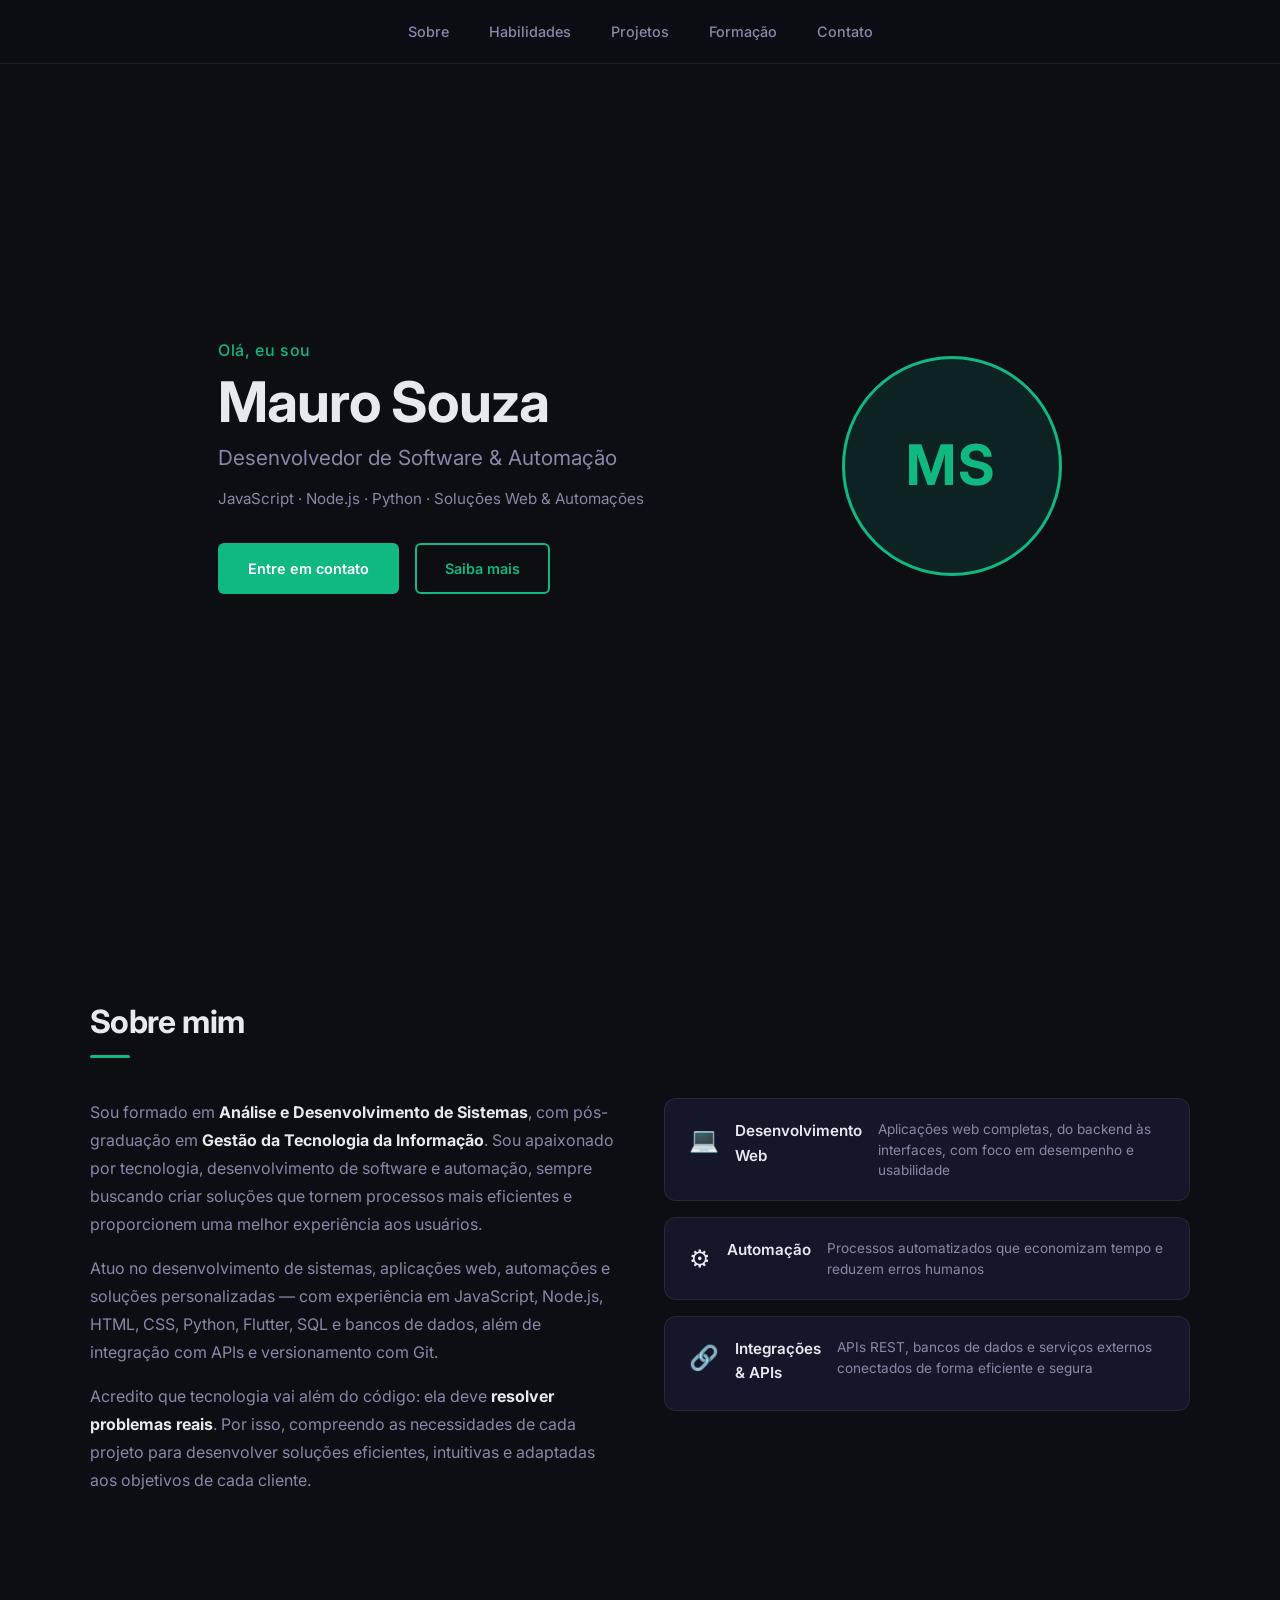
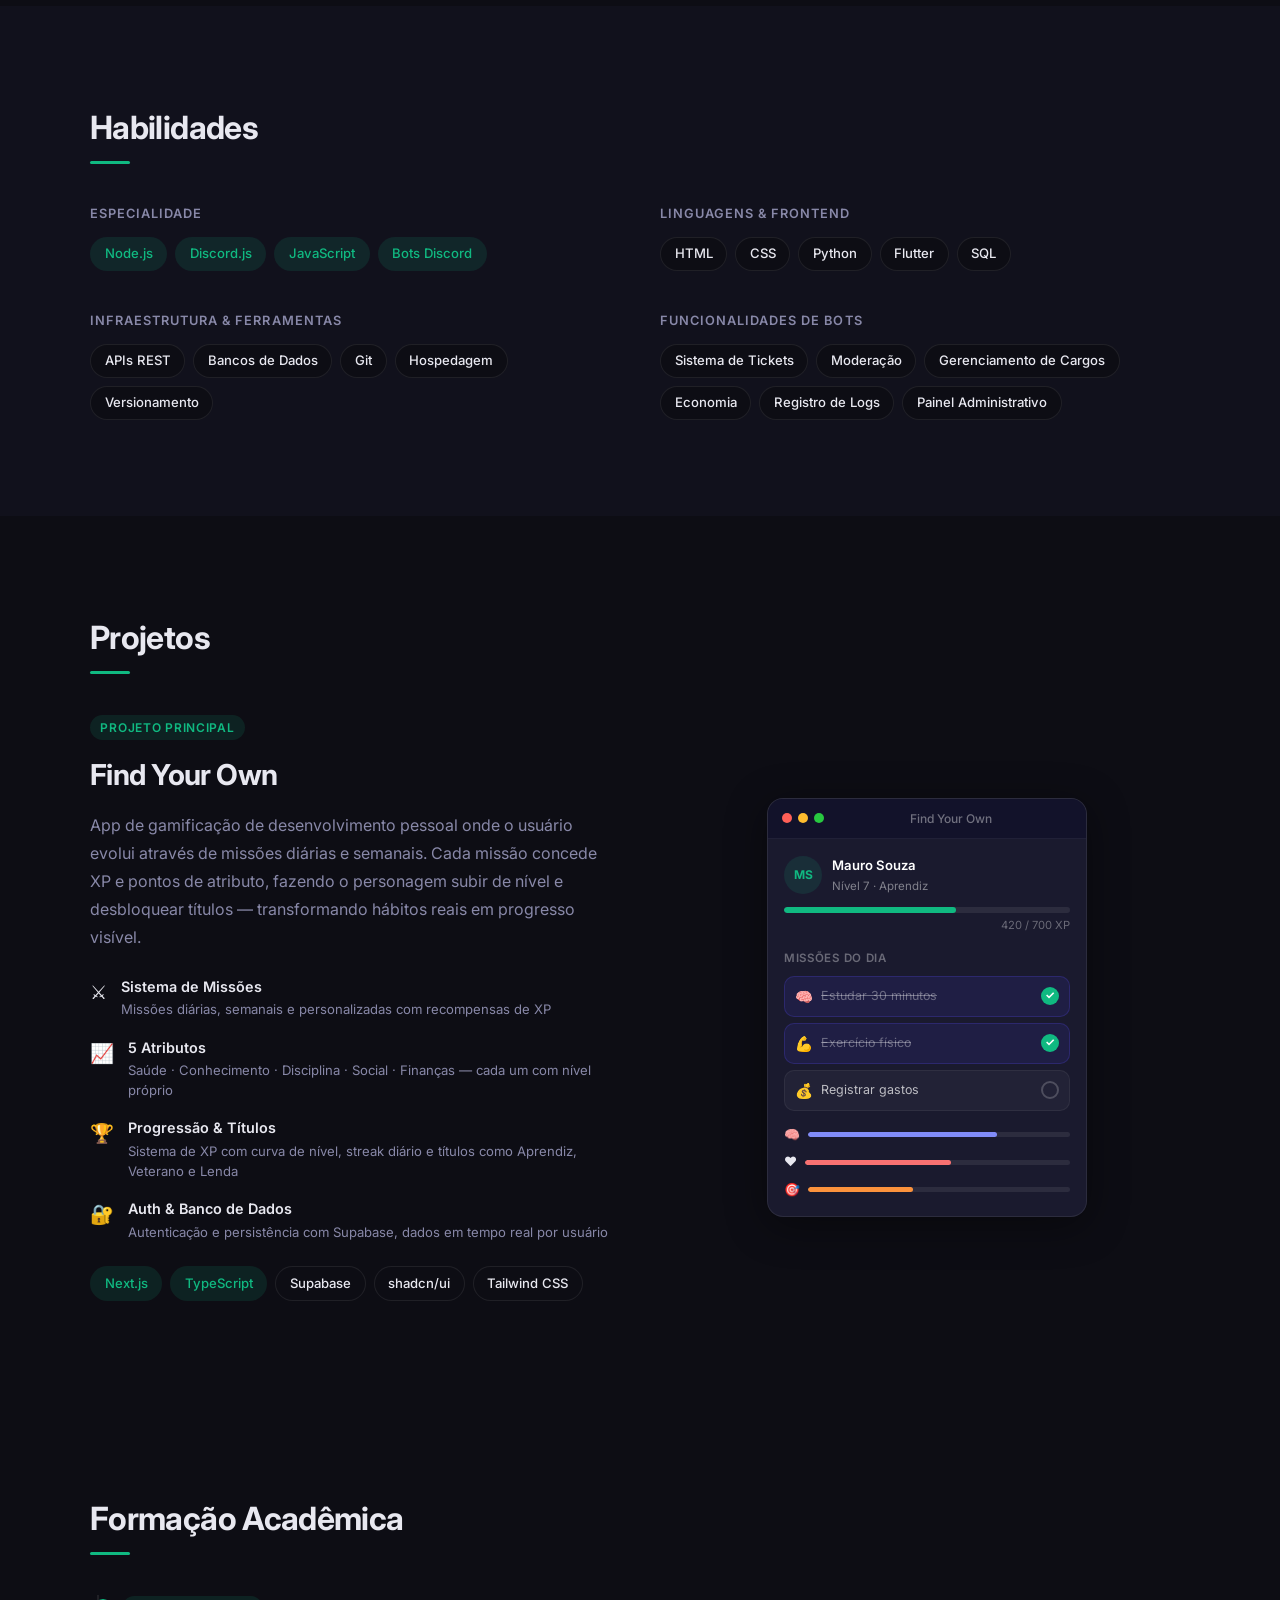
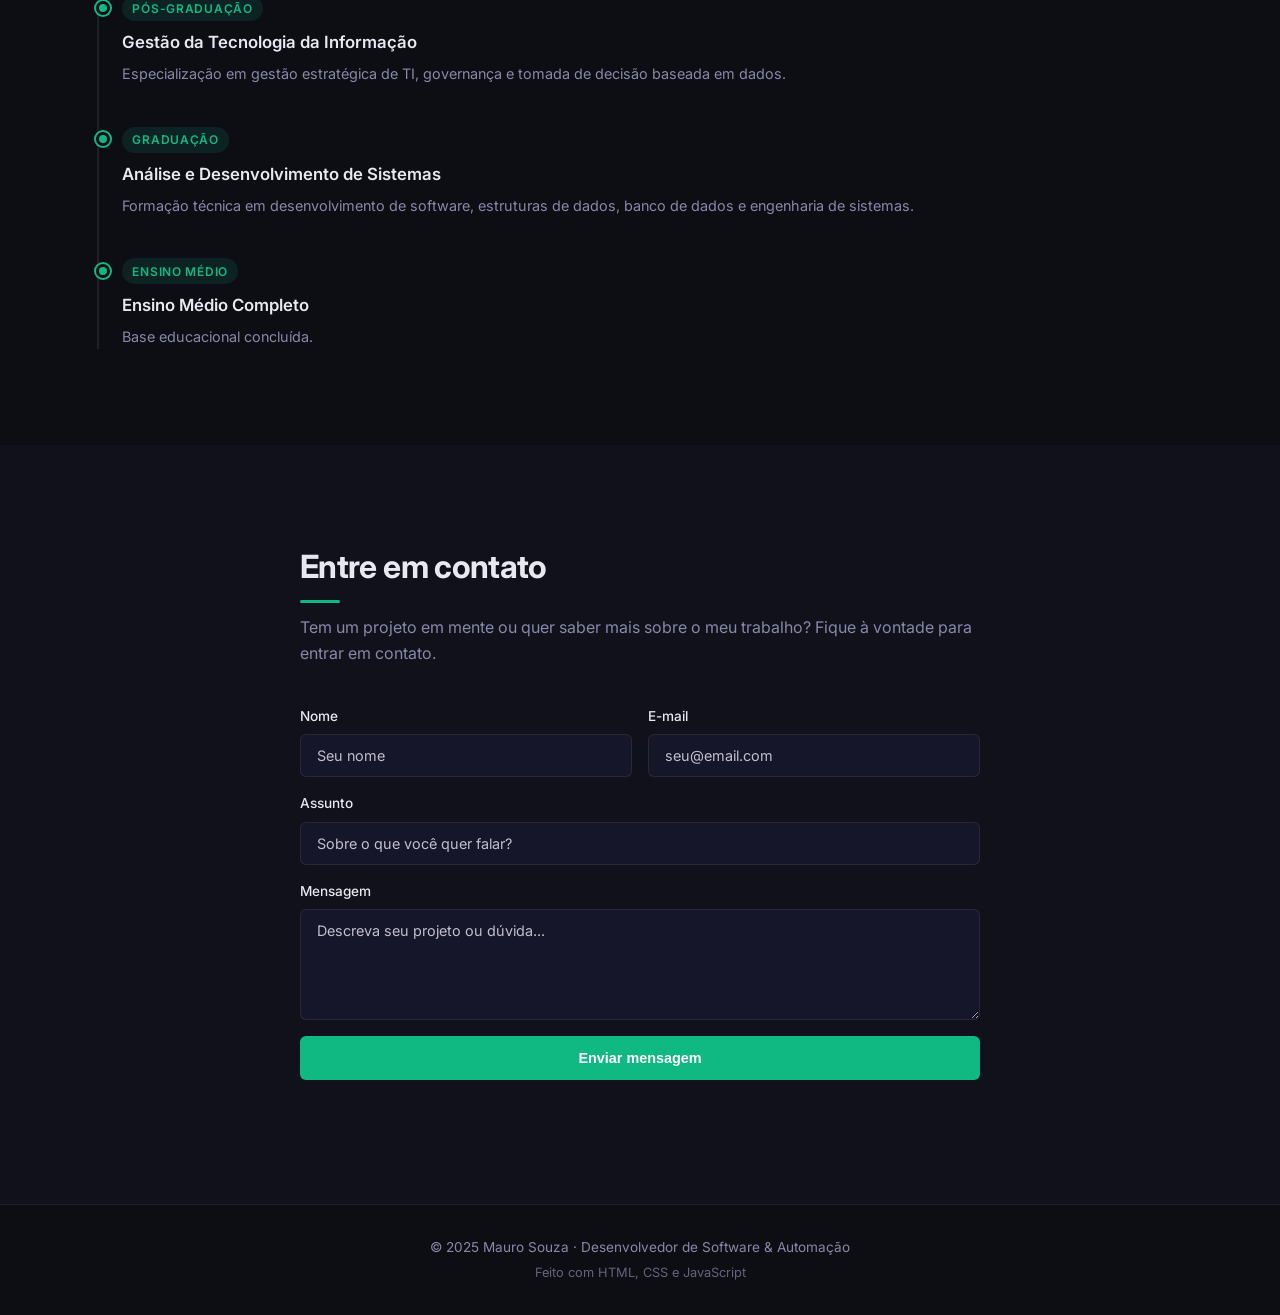
==== index.html @ 95259836 "primeiro commit" ====
<!DOCTYPE html>
<html lang="pt-BR">
<head>
  <meta charset="UTF-8" />
  <meta name="viewport" content="width=device-width, initial-scale=1.0" />
  <title>Mauro Souza — Desenvolvedor</title>
  <link rel="preconnect" href="https://fonts.googleapis.com" />
  <link rel="preconnect" href="https://fonts.gstatic.com" crossorigin />
  <link href="https://fonts.googleapis.com/css2?family=Inter:wght@300;400;500;600;700&display=swap" rel="stylesheet" />
  <link rel="stylesheet" href="style.css" />
</head>
<body>

  <!-- NAV -->
  <header class="nav">
    <span class="nav-logo">MS</span>
    <nav class="nav-links">
      <a href="#sobre">Sobre</a>
      <a href="#habilidades">Habilidades</a>
      <a href="#projetos">Projetos</a>
      <a href="#formacao">Formação</a>
      <a href="#contato">Contato</a>
    </nav>
    <button class="nav-toggle" aria-label="Menu">&#9776;</button>
  </header>

  <main>

    <!-- HERO -->
    <section class="hero" id="inicio">
      <div class="hero-content">
        <p class="hero-greeting">Olá, eu sou</p>
        <h1 class="hero-name">Mauro Souza</h1>
        <h2 class="hero-title">Desenvolvedor de Software & Automação</h2>
        <p class="hero-sub">
          JavaScript · Node.js · Python · Soluções Web & Automações
        </p>
        <div class="hero-actions">
          <a href="#contato" class="btn btn-primary">Entre em contato</a>
          <a href="#sobre" class="btn btn-ghost">Saiba mais</a>
        </div>
      </div>
      <div class="hero-visual" aria-hidden="true">
        <div class="avatar-ring">
          <div class="avatar-initials">MS</div>
        </div>
      </div>
    </section>

    <!-- SOBRE -->
    <section class="section" id="sobre">
      <div class="container">
        <h2 class="section-title">Sobre mim</h2>
        <div class="about-grid">
          <div class="about-text">
            <p>
              Sou formado em <strong>Análise e Desenvolvimento de Sistemas</strong>, com pós-graduação em
              <strong>Gestão da Tecnologia da Informação</strong>. Sou apaixonado por tecnologia,
              desenvolvimento de software e automação, sempre buscando criar soluções que tornem
              processos mais eficientes e proporcionem uma melhor experiência aos usuários.
            </p>
            <p>
              Atuo no desenvolvimento de sistemas, aplicações web, automações e soluções personalizadas —
              com experiência em JavaScript, Node.js, HTML, CSS, Python, Flutter, SQL e bancos de dados,
              além de integração com APIs e versionamento com Git.
            </p>
            <p>
              Acredito que tecnologia vai além do código: ela deve <strong>resolver problemas reais</strong>.
              Por isso, compreendo as necessidades de cada projeto para desenvolver soluções
              eficientes, intuitivas e adaptadas aos objetivos de cada cliente.
            </p>
          </div>
          <div class="about-highlights">
            <div class="highlight-card">
              <span class="highlight-icon">💻</span>
              <h3>Desenvolvimento Web</h3>
              <p>Aplicações web completas, do backend às interfaces, com foco em desempenho e usabilidade</p>
            </div>
            <div class="highlight-card">
              <span class="highlight-icon">⚙️</span>
              <h3>Automação</h3>
              <p>Processos automatizados que economizam tempo e reduzem erros humanos</p>
            </div>
            <div class="highlight-card">
              <span class="highlight-icon">🔗</span>
              <h3>Integrações & APIs</h3>
              <p>APIs REST, bancos de dados e serviços externos conectados de forma eficiente e segura</p>
            </div>
          </div>
        </div>
      </div>
    </section>

    <!-- HABILIDADES -->
    <section class="section section-alt" id="habilidades">
      <div class="container">
        <h2 class="section-title">Habilidades</h2>
        <div class="skills-groups">

          <div class="skill-group">
            <h3 class="skill-group-title">Especialidade</h3>
            <div class="skill-tags">
              <span class="tag tag-primary">Node.js</span>
              <span class="tag tag-primary">Discord.js</span>
              <span class="tag tag-primary">JavaScript</span>
              <span class="tag tag-primary">Bots Discord</span>
            </div>
          </div>

          <div class="skill-group">
            <h3 class="skill-group-title">Linguagens & Frontend</h3>
            <div class="skill-tags">
              <span class="tag">HTML</span>
              <span class="tag">CSS</span>
              <span class="tag">Python</span>
              <span class="tag">Flutter</span>
              <span class="tag">SQL</span>
            </div>
          </div>

          <div class="skill-group">
            <h3 class="skill-group-title">Infraestrutura & Ferramentas</h3>
            <div class="skill-tags">
              <span class="tag">APIs REST</span>
              <span class="tag">Bancos de Dados</span>
              <span class="tag">Git</span>
              <span class="tag">Hospedagem</span>
              <span class="tag">Versionamento</span>
            </div>
          </div>

          <div class="skill-group">
            <h3 class="skill-group-title">Funcionalidades de Bots</h3>
            <div class="skill-tags">
              <span class="tag">Sistema de Tickets</span>
              <span class="tag">Moderação</span>
              <span class="tag">Gerenciamento de Cargos</span>
              <span class="tag">Economia</span>
              <span class="tag">Registro de Logs</span>
              <span class="tag">Painel Administrativo</span>
            </div>
          </div>

        </div>
      </div>
    </section>

    <!-- PROJETOS -->
    <section class="section" id="projetos">
      <div class="container">
        <h2 class="section-title">Projetos</h2>
        <div class="project-featured">
          <div class="project-info">
            <span class="project-badge">Projeto Principal</span>
            <h3 class="project-name">Find Your Own</h3>
            <p class="project-desc">
              App de gamificação de desenvolvimento pessoal onde o usuário evolui através de missões diárias e semanais.
              Cada missão concede XP e pontos de atributo, fazendo o personagem subir de nível e desbloquear títulos —
              transformando hábitos reais em progresso visível.
            </p>
            <div class="project-features">
              <div class="project-feature">
                <span class="project-feature-icon">⚔️</span>
                <div>
                  <strong>Sistema de Missões</strong>
                  <p>Missões diárias, semanais e personalizadas com recompensas de XP</p>
                </div>
              </div>
              <div class="project-feature">
                <span class="project-feature-icon">📈</span>
                <div>
                  <strong>5 Atributos</strong>
                  <p>Saúde · Conhecimento · Disciplina · Social · Finanças — cada um com nível próprio</p>
                </div>
              </div>
              <div class="project-feature">
                <span class="project-feature-icon">🏆</span>
                <div>
                  <strong>Progressão & Títulos</strong>
                  <p>Sistema de XP com curva de nível, streak diário e títulos como Aprendiz, Veterano e Lenda</p>
                </div>
              </div>
              <div class="project-feature">
                <span class="project-feature-icon">🔐</span>
                <div>
                  <strong>Auth & Banco de Dados</strong>
                  <p>Autenticação e persistência com Supabase, dados em tempo real por usuário</p>
                </div>
              </div>
            </div>
            <div class="project-stack">
              <span class="tag tag-primary">Next.js</span>
              <span class="tag tag-primary">TypeScript</span>
              <span class="tag">Supabase</span>
              <span class="tag">shadcn/ui</span>
              <span class="tag">Tailwind CSS</span>
            </div>
          </div>
          <div class="project-preview" aria-hidden="true">
            <div class="app-mockup">
              <div class="mockup-header">
                <span class="mockup-dot red"></span>
                <span class="mockup-dot yellow"></span>
                <span class="mockup-dot green"></span>
                <span class="mockup-title">Find Your Own</span>
              </div>
              <div class="mockup-body">
                <div class="mockup-profile">
                  <div class="mockup-avatar">MS</div>
                  <div>
                    <div class="mockup-name">Mauro Souza</div>
                    <div class="mockup-level">Nível 7 · Aprendiz</div>
                  </div>
                </div>
                <div class="mockup-xp-bar">
                  <div class="mockup-xp-fill"></div>
                </div>
                <div class="mockup-xp-label">420 / 700 XP</div>
                <div class="mockup-section-title">Missões do dia</div>
                <div class="mockup-mission done">
                  <span class="mockup-mission-icon">🧠</span>
                  <span class="mockup-mission-text">Estudar 30 minutos</span>
                  <span class="mockup-check">✓</span>
                </div>
                <div class="mockup-mission done">
                  <span class="mockup-mission-icon">💪</span>
                  <span class="mockup-mission-text">Exercício físico</span>
                  <span class="mockup-check">✓</span>
                </div>
                <div class="mockup-mission">
                  <span class="mockup-mission-icon">💰</span>
                  <span class="mockup-mission-text">Registrar gastos</span>
                  <span class="mockup-check-empty"></span>
                </div>
                <div class="mockup-attrs">
                  <div class="mockup-attr">
                    <span>🧠</span>
                    <div class="mockup-attr-bar"><div class="mockup-attr-fill knowledge"></div></div>
                  </div>
                  <div class="mockup-attr">
                    <span>❤️</span>
                    <div class="mockup-attr-bar"><div class="mockup-attr-fill health"></div></div>
                  </div>
                  <div class="mockup-attr">
                    <span>🎯</span>
                    <div class="mockup-attr-bar"><div class="mockup-attr-fill discipline"></div></div>
                  </div>
                </div>
              </div>
            </div>
          </div>
        </div>
      </div>
    </section>

    <!-- FORMAÇÃO -->
    <section class="section" id="formacao">
      <div class="container">
        <h2 class="section-title">Formação Acadêmica</h2>
        <div class="timeline">
          <div class="timeline-item">
            <div class="timeline-dot"></div>
            <div class="timeline-body">
              <span class="timeline-badge">Pós-graduação</span>
              <h3>Gestão da Tecnologia da Informação</h3>
              <p>Especialização em gestão estratégica de TI, governança e tomada de decisão baseada em dados.</p>
            </div>
          </div>
          <div class="timeline-item">
            <div class="timeline-dot"></div>
            <div class="timeline-body">
              <span class="timeline-badge">Graduação</span>
              <h3>Análise e Desenvolvimento de Sistemas</h3>
              <p>Formação técnica em desenvolvimento de software, estruturas de dados, banco de dados e engenharia de sistemas.</p>
            </div>
          </div>
          <div class="timeline-item">
            <div class="timeline-dot"></div>
            <div class="timeline-body">
              <span class="timeline-badge">Ensino Médio</span>
              <h3>Ensino Médio Completo</h3>
              <p>Base educacional concluída.</p>
            </div>
          </div>
        </div>
      </div>
    </section>

    <!-- CONTATO -->
    <section class="section section-alt" id="contato">
      <div class="container container-narrow">
        <h2 class="section-title">Entre em contato</h2>
        <p class="section-sub">
          Tem um projeto em mente ou quer saber mais sobre o meu trabalho?
          Fique à vontade para entrar em contato.
        </p>
        <form class="contact-form" id="contactForm">
          <div class="form-row">
            <div class="form-group">
              <label for="name">Nome</label>
              <input type="text" id="name" name="name" placeholder="Seu nome" required />
            </div>
            <div class="form-group">
              <label for="email">E-mail</label>
              <input type="email" id="email" name="email" placeholder="seu@email.com" required />
            </div>
          </div>
          <div class="form-group">
            <label for="subject">Assunto</label>
            <input type="text" id="subject" name="subject" placeholder="Sobre o que você quer falar?" required />
          </div>
          <div class="form-group">
            <label for="message">Mensagem</label>
            <textarea id="message" name="message" rows="5" placeholder="Descreva seu projeto ou dúvida..." required></textarea>
          </div>
          <button type="submit" class="btn btn-primary btn-full">Enviar mensagem</button>
          <p class="form-note" id="formNote"></p>
        </form>
      </div>
    </section>

  </main>

  <!-- FOOTER -->
  <footer class="footer">
    <p>© 2025 Mauro Souza · Desenvolvedor de Software & Automação</p>
    <p class="footer-sub">Feito com HTML, CSS e JavaScript</p>
  </footer>

  <script src="script.js"></script>
</body>
</html>
---- style.css ----
/* ===== RESET & BASE ===== */
*, *::before, *::after { box-sizing: border-box; margin: 0; padding: 0; }

:root {
  --color-bg: #0d0d14;
  --color-bg-alt: #11111c;
  --color-text: #e8e8f0;
  --color-text-muted: #8888a8;
  --color-accent: #10b981;
  --color-accent-light: rgba(16,185,129,0.12);
  --color-accent-dark: #059669;
  --color-border: rgba(255,255,255,0.08);
  --color-card: #16162a;
  --font: 'Inter', system-ui, sans-serif;
  --radius: 12px;
  --radius-sm: 6px;
  --shadow: 0 4px 24px rgba(0,0,0,0.4);
  --transition: 0.2s ease;
}

html { scroll-behavior: smooth; font-size: 16px; }

body {
  font-family: var(--font);
  background: var(--color-bg);
  color: var(--color-text);
  line-height: 1.6;
  -webkit-font-smoothing: antialiased;
}

/* ===== NAV ===== */
.nav {
  position: fixed;
  top: 0; left: 0; right: 0;
  z-index: 100;
  display: flex;
  align-items: center;
  justify-content: center;
  padding: 0 2rem;
  height: 64px;
  background: rgba(13,13,20,0.85);
  backdrop-filter: blur(16px);
  border-bottom: 1px solid var(--color-border);
}

.nav-logo {
  display: none;
}

.nav-links {
  display: flex;
  gap: 2.5rem;
}

.nav-links a {
  text-decoration: none;
  color: var(--color-text-muted);
  font-size: 0.9rem;
  font-weight: 500;
  transition: color var(--transition);
  position: relative;
}

.nav-links a::after {
  content: '';
  position: absolute;
  bottom: -4px; left: 0; right: 0;
  height: 2px;
  background: var(--color-accent);
  border-radius: 2px;
  transform: scaleX(0);
  transition: transform var(--transition);
}

.nav-links a:hover { color: var(--color-text); }
.nav-links a:hover::after { transform: scaleX(1); }
.nav-links a.active { color: var(--color-accent); }
.nav-links a.active::after { transform: scaleX(1); }

.nav-toggle {
  display: none;
  position: absolute;
  right: 1.5rem;
  background: none;
  border: none;
  font-size: 1.4rem;
  cursor: pointer;
  color: var(--color-text);
}

/* ===== HERO ===== */
.hero {
  min-height: 100vh;
  display: flex;
  align-items: center;
  justify-content: center;
  gap: 4rem;
  padding: 6rem 2rem 4rem;
  max-width: 1100px;
  margin: 0 auto;
}

.hero-content { flex: 1; max-width: 560px; }

.hero-greeting {
  font-size: 1rem;
  color: var(--color-accent);
  font-weight: 500;
  letter-spacing: 0.04em;
  margin-bottom: 0.5rem;
}

.hero-name {
  font-size: clamp(2.4rem, 5vw, 3.5rem);
  font-weight: 700;
  line-height: 1.1;
  letter-spacing: -0.02em;
  margin-bottom: 0.5rem;
}

.hero-title {
  font-size: clamp(1rem, 2.5vw, 1.3rem);
  font-weight: 400;
  color: var(--color-text-muted);
  margin-bottom: 0.75rem;
}

.hero-sub {
  font-size: 0.95rem;
  color: var(--color-text-muted);
  margin-bottom: 2rem;
}

.hero-actions { display: flex; gap: 1rem; flex-wrap: wrap; }

/* ===== BUTTONS ===== */
.btn {
  display: inline-flex;
  align-items: center;
  justify-content: center;
  padding: 0.75rem 1.75rem;
  border-radius: var(--radius-sm);
  font-size: 0.9rem;
  font-weight: 600;
  text-decoration: none;
  cursor: pointer;
  border: 2px solid transparent;
  transition: all var(--transition);
}

.btn-primary {
  background: var(--color-accent);
  color: #fff;
}

.btn-primary:hover {
  background: var(--color-accent-dark);
  transform: translateY(-1px);
  box-shadow: 0 4px 12px rgba(79,70,229,0.3);
}

.btn-ghost {
  background: transparent;
  color: var(--color-accent);
  border-color: var(--color-accent);
}

.btn-ghost:hover {
  background: var(--color-accent-light);
}

.btn-full { width: 100%; }

/* ===== HERO VISUAL ===== */
.hero-visual {
  display: flex;
  align-items: center;
  justify-content: center;
  flex-shrink: 0;
}

.avatar-ring {
  width: 220px;
  height: 220px;
  border-radius: 50%;
  border: 3px solid var(--color-accent);
  display: flex;
  align-items: center;
  justify-content: center;
  background: var(--color-accent-light);
  animation: pulse 3s ease-in-out infinite;
}

.avatar-initials {
  font-size: 3.5rem;
  font-weight: 700;
  color: var(--color-accent);
  letter-spacing: 0.05em;
}

@keyframes pulse {
  0%, 100% { box-shadow: 0 0 0 0 rgba(79,70,229,0.2); }
  50% { box-shadow: 0 0 0 16px rgba(79,70,229,0); }
}

/* ===== SECTIONS ===== */
.section { padding: 6rem 2rem; }
.section-alt { background: var(--color-bg-alt); }

.container {
  max-width: 1100px;
  margin: 0 auto;
}

.container-narrow {
  max-width: 680px;
  margin: 0 auto;
}

.section-title {
  font-size: clamp(1.6rem, 3vw, 2rem);
  font-weight: 700;
  letter-spacing: -0.02em;
  margin-bottom: 0.75rem;
}

.section-title::after {
  content: '';
  display: block;
  width: 40px;
  height: 3px;
  background: var(--color-accent);
  border-radius: 2px;
  margin-top: 0.5rem;
}

.section-sub {
  color: var(--color-text-muted);
  font-size: 1rem;
  margin-bottom: 2.5rem;
}

/* ===== ABOUT ===== */
.about-grid {
  display: grid;
  grid-template-columns: 1fr 1fr;
  gap: 3rem;
  margin-top: 2.5rem;
  align-items: start;
}

.about-text p {
  color: var(--color-text-muted);
  margin-bottom: 1rem;
  line-height: 1.75;
}

.about-text strong { color: var(--color-text); }

.about-highlights {
  display: flex;
  flex-direction: column;
  gap: 1rem;
}

.highlight-card {
  background: var(--color-card);
  border: 1px solid var(--color-border);
  border-radius: var(--radius);
  padding: 1.25rem 1.5rem;
  display: flex;
  gap: 1rem;
  align-items: flex-start;
  transition: box-shadow var(--transition), transform var(--transition);
}

.highlight-card:hover {
  box-shadow: var(--shadow);
  transform: translateY(-2px);
}

.highlight-icon {
  font-size: 1.5rem;
  flex-shrink: 0;
  margin-top: 2px;
}

.highlight-card h3 {
  font-size: 0.95rem;
  font-weight: 600;
  margin-bottom: 0.25rem;
}

.highlight-card p {
  font-size: 0.85rem;
  color: var(--color-text-muted);
  line-height: 1.5;
}

/* ===== SKILLS ===== */
.skills-groups {
  display: grid;
  grid-template-columns: 1fr 1fr;
  gap: 2.5rem;
  margin-top: 2.5rem;
}

.skill-group-title {
  font-size: 0.8rem;
  font-weight: 600;
  text-transform: uppercase;
  letter-spacing: 0.08em;
  color: var(--color-text-muted);
  margin-bottom: 0.75rem;
}

.skill-tags { display: flex; flex-wrap: wrap; gap: 0.5rem; }

.tag {
  display: inline-block;
  padding: 0.35rem 0.85rem;
  border-radius: 999px;
  font-size: 0.82rem;
  font-weight: 500;
  background: var(--color-bg);
  color: var(--color-text);
  border: 1px solid var(--color-border);
  transition: all var(--transition);
}

.tag:hover {
  border-color: var(--color-accent);
  color: var(--color-accent);
}

.tag-primary {
  background: var(--color-accent-light);
  color: var(--color-accent);
  border-color: transparent;
}

.tag-primary:hover {
  background: var(--color-accent);
  color: #fff;
  border-color: var(--color-accent);
}

/* ===== PROJECTS ===== */
.project-featured {
  display: grid;
  grid-template-columns: 1fr 1fr;
  gap: 3rem;
  margin-top: 2.5rem;
  align-items: center;
}

.project-badge {
  display: inline-block;
  font-size: 0.75rem;
  font-weight: 600;
  text-transform: uppercase;
  letter-spacing: 0.06em;
  color: var(--color-accent);
  background: var(--color-accent-light);
  padding: 0.2rem 0.65rem;
  border-radius: 999px;
  margin-bottom: 0.75rem;
}

.project-name {
  font-size: 1.8rem;
  font-weight: 700;
  letter-spacing: -0.02em;
  margin-bottom: 0.75rem;
}

.project-desc {
  color: var(--color-text-muted);
  line-height: 1.75;
  margin-bottom: 1.5rem;
}

.project-features {
  display: flex;
  flex-direction: column;
  gap: 1rem;
  margin-bottom: 1.5rem;
}

.project-feature {
  display: flex;
  gap: 0.85rem;
  align-items: flex-start;
}

.project-feature-icon { font-size: 1.2rem; flex-shrink: 0; margin-top: 2px; }

.project-feature strong {
  display: block;
  font-size: 0.9rem;
  font-weight: 600;
  margin-bottom: 0.15rem;
}

.project-feature p {
  font-size: 0.82rem;
  color: var(--color-text-muted);
  line-height: 1.5;
}

.project-stack { display: flex; flex-wrap: wrap; gap: 0.5rem; }

/* ===== APP MOCKUP ===== */
.project-preview {
  display: flex;
  justify-content: center;
}

.app-mockup {
  width: 100%;
  max-width: 320px;
  background: #1a1a2e;
  border-radius: 16px;
  overflow: hidden;
  box-shadow: 0 8px 40px rgba(0,0,0,0.4);
  border: 1px solid rgba(255,255,255,0.08);
}

.mockup-header {
  display: flex;
  align-items: center;
  gap: 6px;
  padding: 10px 14px;
  background: #12122a;
  border-bottom: 1px solid rgba(255,255,255,0.06);
}

.mockup-dot {
  width: 10px; height: 10px;
  border-radius: 50%;
}
.mockup-dot.red    { background: #ff5f57; }
.mockup-dot.yellow { background: #febc2e; }
.mockup-dot.green  { background: #28c840; }

.mockup-title {
  font-size: 0.75rem;
  color: rgba(255,255,255,0.4);
  margin-left: auto;
  margin-right: auto;
  font-weight: 500;
}

.mockup-body { padding: 16px; }

.mockup-profile {
  display: flex;
  align-items: center;
  gap: 10px;
  margin-bottom: 12px;
}

.mockup-avatar {
  width: 38px; height: 38px;
  border-radius: 50%;
  background: var(--color-accent-light);
  color: var(--color-accent);
  display: flex;
  align-items: center;
  justify-content: center;
  font-size: 0.75rem;
  font-weight: 700;
}

.mockup-name {
  font-size: 0.82rem;
  font-weight: 600;
  color: #fff;
}

.mockup-level {
  font-size: 0.72rem;
  color: rgba(255,255,255,0.45);
  margin-top: 1px;
}

.mockup-xp-bar {
  height: 6px;
  background: rgba(255,255,255,0.08);
  border-radius: 999px;
  overflow: hidden;
  margin-bottom: 4px;
}

.mockup-xp-fill {
  height: 100%;
  width: 60%;
  background: var(--color-accent);
  border-radius: 999px;
}

.mockup-xp-label {
  font-size: 0.7rem;
  color: rgba(255,255,255,0.35);
  text-align: right;
  margin-bottom: 14px;
}

.mockup-section-title {
  font-size: 0.72rem;
  font-weight: 600;
  text-transform: uppercase;
  letter-spacing: 0.06em;
  color: rgba(255,255,255,0.35);
  margin-bottom: 8px;
}

.mockup-mission {
  display: flex;
  align-items: center;
  gap: 8px;
  padding: 8px 10px;
  border-radius: 10px;
  margin-bottom: 6px;
  background: rgba(255,255,255,0.04);
  border: 1px solid rgba(255,255,255,0.06);
}

.mockup-mission.done {
  background: rgba(79,70,229,0.12);
  border-color: rgba(79,70,229,0.25);
}

.mockup-mission-icon { font-size: 0.9rem; }

.mockup-mission-text {
  flex: 1;
  font-size: 0.78rem;
  color: rgba(255,255,255,0.7);
}

.mockup-mission.done .mockup-mission-text {
  text-decoration: line-through;
  color: rgba(255,255,255,0.35);
}

.mockup-check {
  font-size: 0.7rem;
  width: 18px; height: 18px;
  border-radius: 50%;
  background: var(--color-accent);
  color: #fff;
  display: flex;
  align-items: center;
  justify-content: center;
  font-weight: 700;
}

.mockup-check-empty {
  width: 18px; height: 18px;
  border-radius: 50%;
  border: 2px solid rgba(255,255,255,0.2);
}

.mockup-attrs {
  margin-top: 14px;
  display: flex;
  flex-direction: column;
  gap: 7px;
}

.mockup-attr {
  display: flex;
  align-items: center;
  gap: 8px;
  font-size: 0.8rem;
}

.mockup-attr-bar {
  flex: 1;
  height: 5px;
  background: rgba(255,255,255,0.08);
  border-radius: 999px;
  overflow: hidden;
}

.mockup-attr-fill {
  height: 100%;
  border-radius: 999px;
}

.mockup-attr-fill.knowledge { width: 72%; background: #818cf8; }
.mockup-attr-fill.health    { width: 55%; background: #f87171; }
.mockup-attr-fill.discipline{ width: 40%; background: #fb923c; }

@media (max-width: 768px) {
  .project-featured { grid-template-columns: 1fr; }
  .project-preview { order: -1; }
  .app-mockup { max-width: 280px; }
}

/* ===== TIMELINE ===== */
.timeline {
  position: relative;
  margin-top: 2.5rem;
  padding-left: 2rem;
}

.timeline::before {
  content: '';
  position: absolute;
  left: 7px;
  top: 0; bottom: 0;
  width: 2px;
  background: var(--color-border);
}

.timeline-item {
  position: relative;
  margin-bottom: 2.5rem;
}

.timeline-item:last-child { margin-bottom: 0; }

.timeline-dot {
  position: absolute;
  left: -1.625rem;
  top: 6px;
  width: 14px;
  height: 14px;
  border-radius: 50%;
  background: var(--color-accent);
  border: 3px solid var(--color-bg);
  box-shadow: 0 0 0 2px var(--color-accent);
}

.timeline-badge {
  display: inline-block;
  font-size: 0.75rem;
  font-weight: 600;
  text-transform: uppercase;
  letter-spacing: 0.06em;
  color: var(--color-accent);
  background: var(--color-accent-light);
  padding: 0.2rem 0.65rem;
  border-radius: 999px;
  margin-bottom: 0.5rem;
}

.timeline-body h3 {
  font-size: 1.05rem;
  font-weight: 600;
  margin-bottom: 0.4rem;
}

.timeline-body p {
  font-size: 0.9rem;
  color: var(--color-text-muted);
  line-height: 1.65;
}

/* ===== CONTACT FORM ===== */
.contact-form { margin-top: 2rem; }

.form-row {
  display: grid;
  grid-template-columns: 1fr 1fr;
  gap: 1rem;
}

.form-group {
  display: flex;
  flex-direction: column;
  margin-bottom: 1rem;
}

.form-group label {
  font-size: 0.85rem;
  font-weight: 500;
  margin-bottom: 0.4rem;
  color: var(--color-text);
}

.form-group input,
.form-group textarea {
  font-family: var(--font);
  font-size: 0.9rem;
  padding: 0.75rem 1rem;
  border: 1.5px solid var(--color-border);
  border-radius: var(--radius-sm);
  background: var(--color-card);
  color: var(--color-text);
  transition: border-color var(--transition), box-shadow var(--transition);
  resize: vertical;
  outline: none;
}

.form-group input:focus,
.form-group textarea:focus {
  border-color: var(--color-accent);
  box-shadow: 0 0 0 3px rgba(79,70,229,0.1);
}

.form-group input::placeholder,
.form-group textarea::placeholder {
  color: #c0c0cc;
}

.form-note {
  text-align: center;
  margin-top: 0.75rem;
  font-size: 0.85rem;
  color: var(--color-accent);
  min-height: 1.2em;
}

/* ===== FOOTER ===== */
.footer {
  text-align: center;
  padding: 2rem;
  border-top: 1px solid var(--color-border);
  font-size: 0.85rem;
  color: var(--color-text-muted);
}

.footer-sub {
  margin-top: 0.25rem;
  font-size: 0.8rem;
  opacity: 0.7;
}

/* ===== RESPONSIVE ===== */
@media (max-width: 768px) {
  .nav-logo { display: block; }
  .nav { justify-content: space-between; }
  .nav-links { display: none; }
  .nav-links.open {
    display: flex;
    flex-direction: column;
    position: absolute;
    top: 64px; left: 0; right: 0;
    background: var(--color-bg-alt);
    padding: 1rem 2rem;
    border-bottom: 1px solid var(--color-border);
    gap: 1rem;
  }
  .nav-toggle { display: block; }
  .nav-toggle { display: block; }

  .hero {
    flex-direction: column-reverse;
    text-align: center;
    gap: 2.5rem;
    padding-top: 7rem;
  }

  .hero-actions { justify-content: center; }
  .avatar-ring { width: 140px; height: 140px; }
  .avatar-initials { font-size: 2.2rem; }

  .about-grid { grid-template-columns: 1fr; gap: 2rem; }
  .skills-groups { grid-template-columns: 1fr; gap: 2rem; }
  .form-row { grid-template-columns: 1fr; }
}
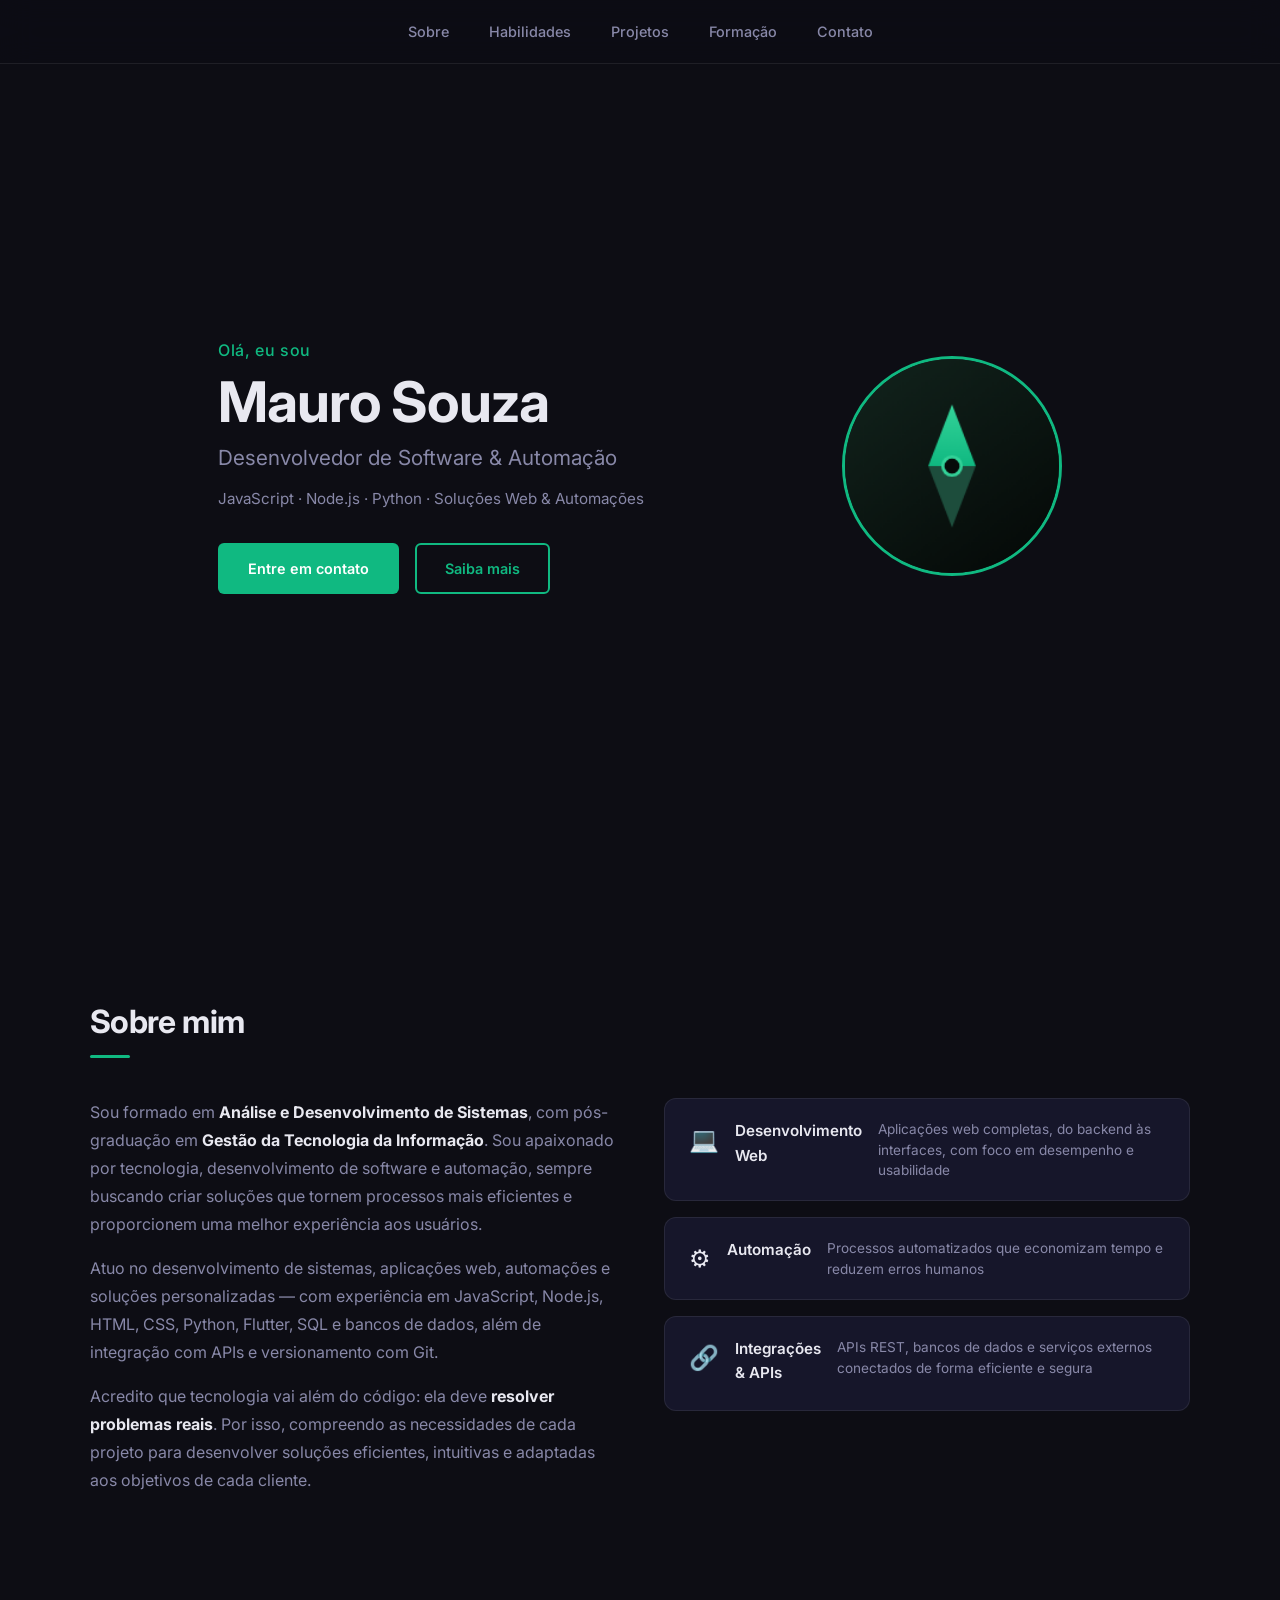
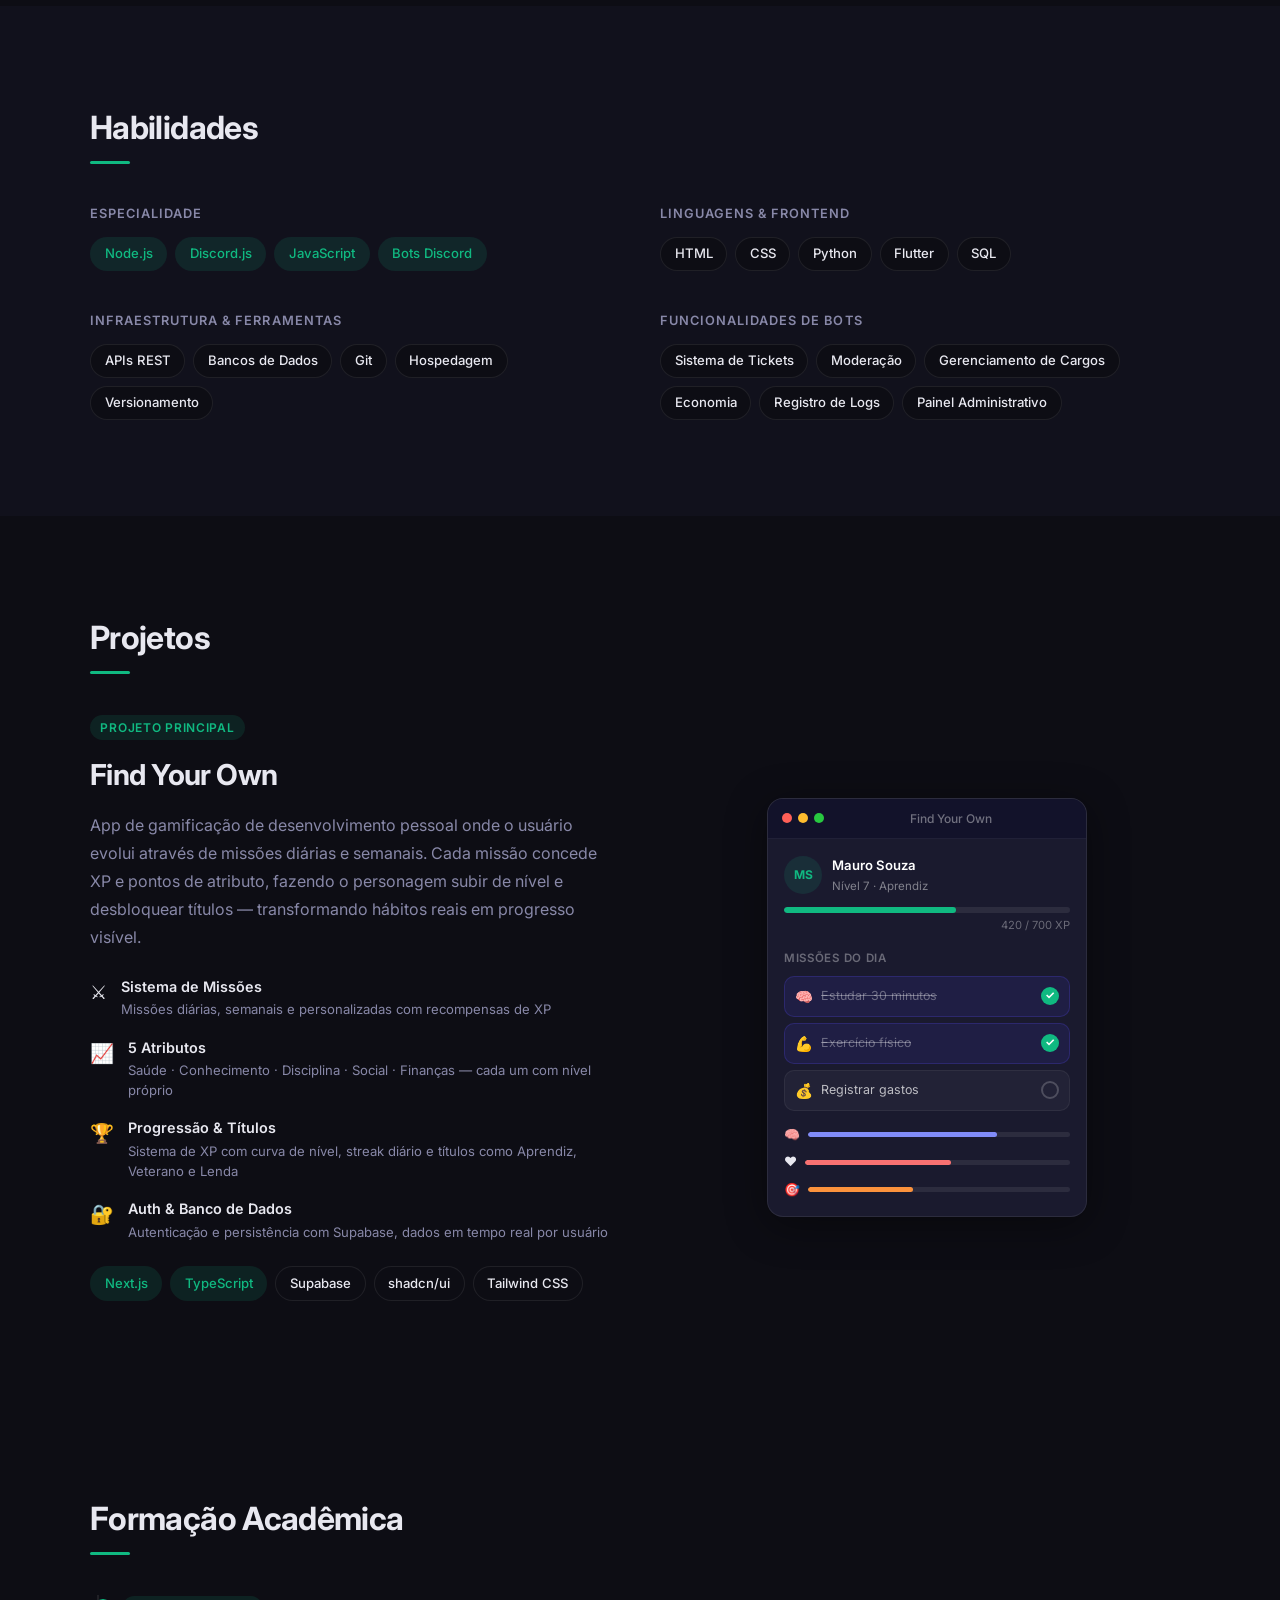
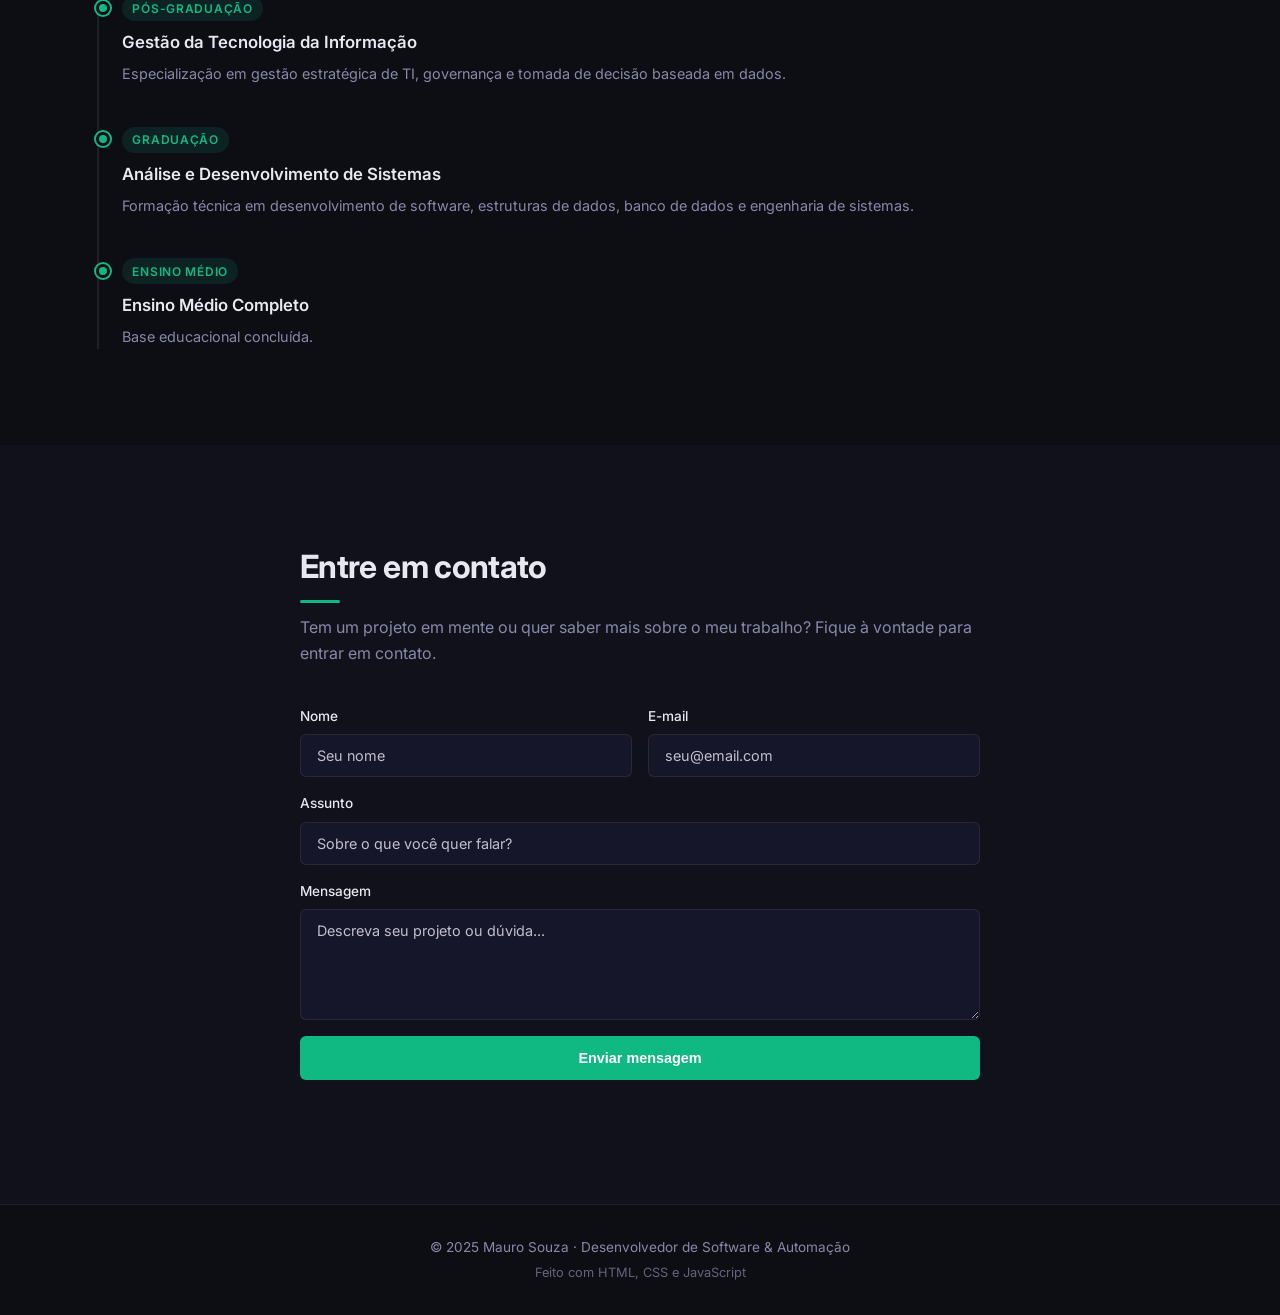
==== commit 7c237994: "adiciona foto e tema escuro esmeralda" ====
--- a/index.html
+++ b/index.html
@@ -7,6 +7,7 @@
   <link rel="preconnect" href="https://fonts.googleapis.com" />
   <link rel="preconnect" href="https://fonts.gstatic.com" crossorigin />
   <link href="https://fonts.googleapis.com/css2?family=Inter:wght@300;400;500;600;700&display=swap" rel="stylesheet" />
+  <link rel="icon" type="image/png" href="Fotos/find-your-own-primary-180.png" />
   <link rel="stylesheet" href="style.css" />
 </head>
 <body>
@@ -42,7 +43,7 @@
       </div>
       <div class="hero-visual" aria-hidden="true">
         <div class="avatar-ring">
-          <div class="avatar-initials">MS</div>
+          <img src="Fotos/find-your-own-primary-180.png" alt="Mauro Souza" class="avatar-photo" />
         </div>
       </div>
     </section>
--- a/style.css
+++ b/style.css
@@ -196,6 +196,13 @@
   font-weight: 700;
   color: var(--color-accent);
   letter-spacing: 0.05em;
+}
+
+.avatar-photo {
+  width: 100%;
+  height: 100%;
+  object-fit: cover;
+  border-radius: 50%;
 }
 
 @keyframes pulse {
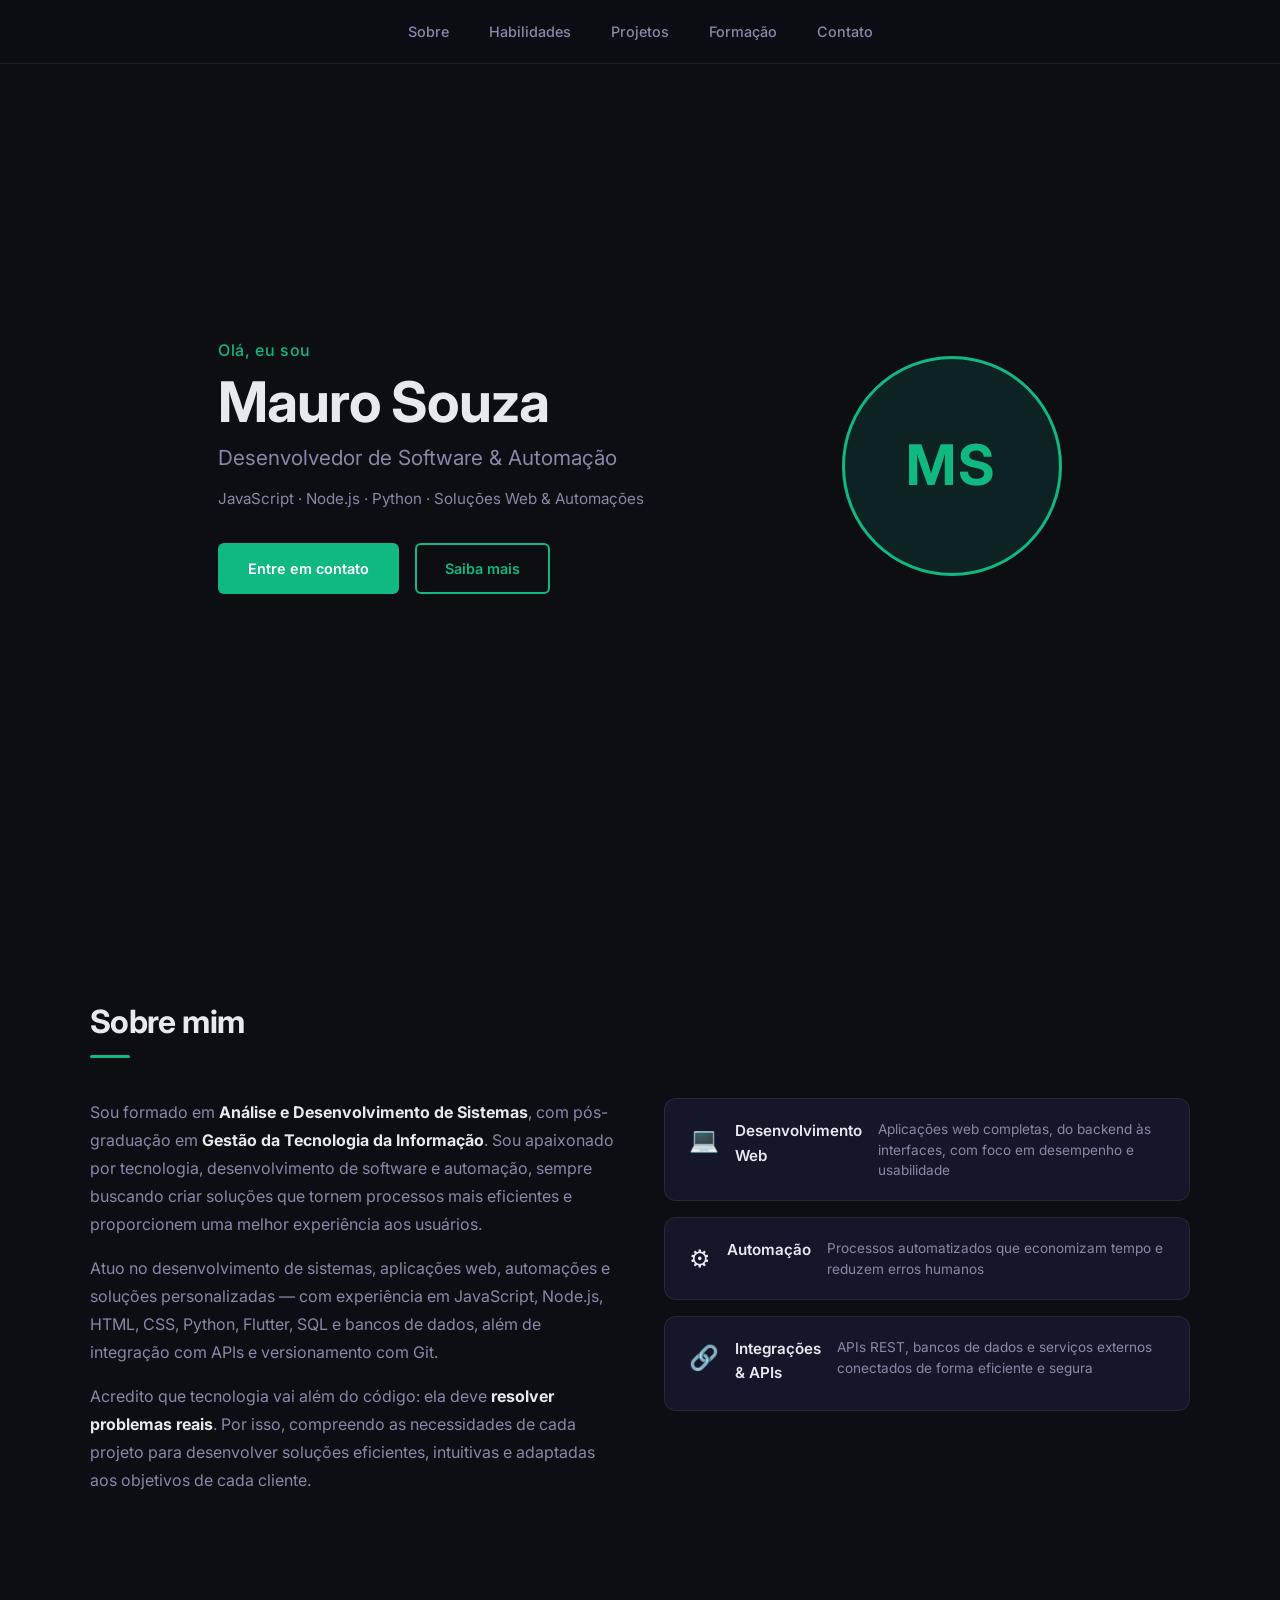
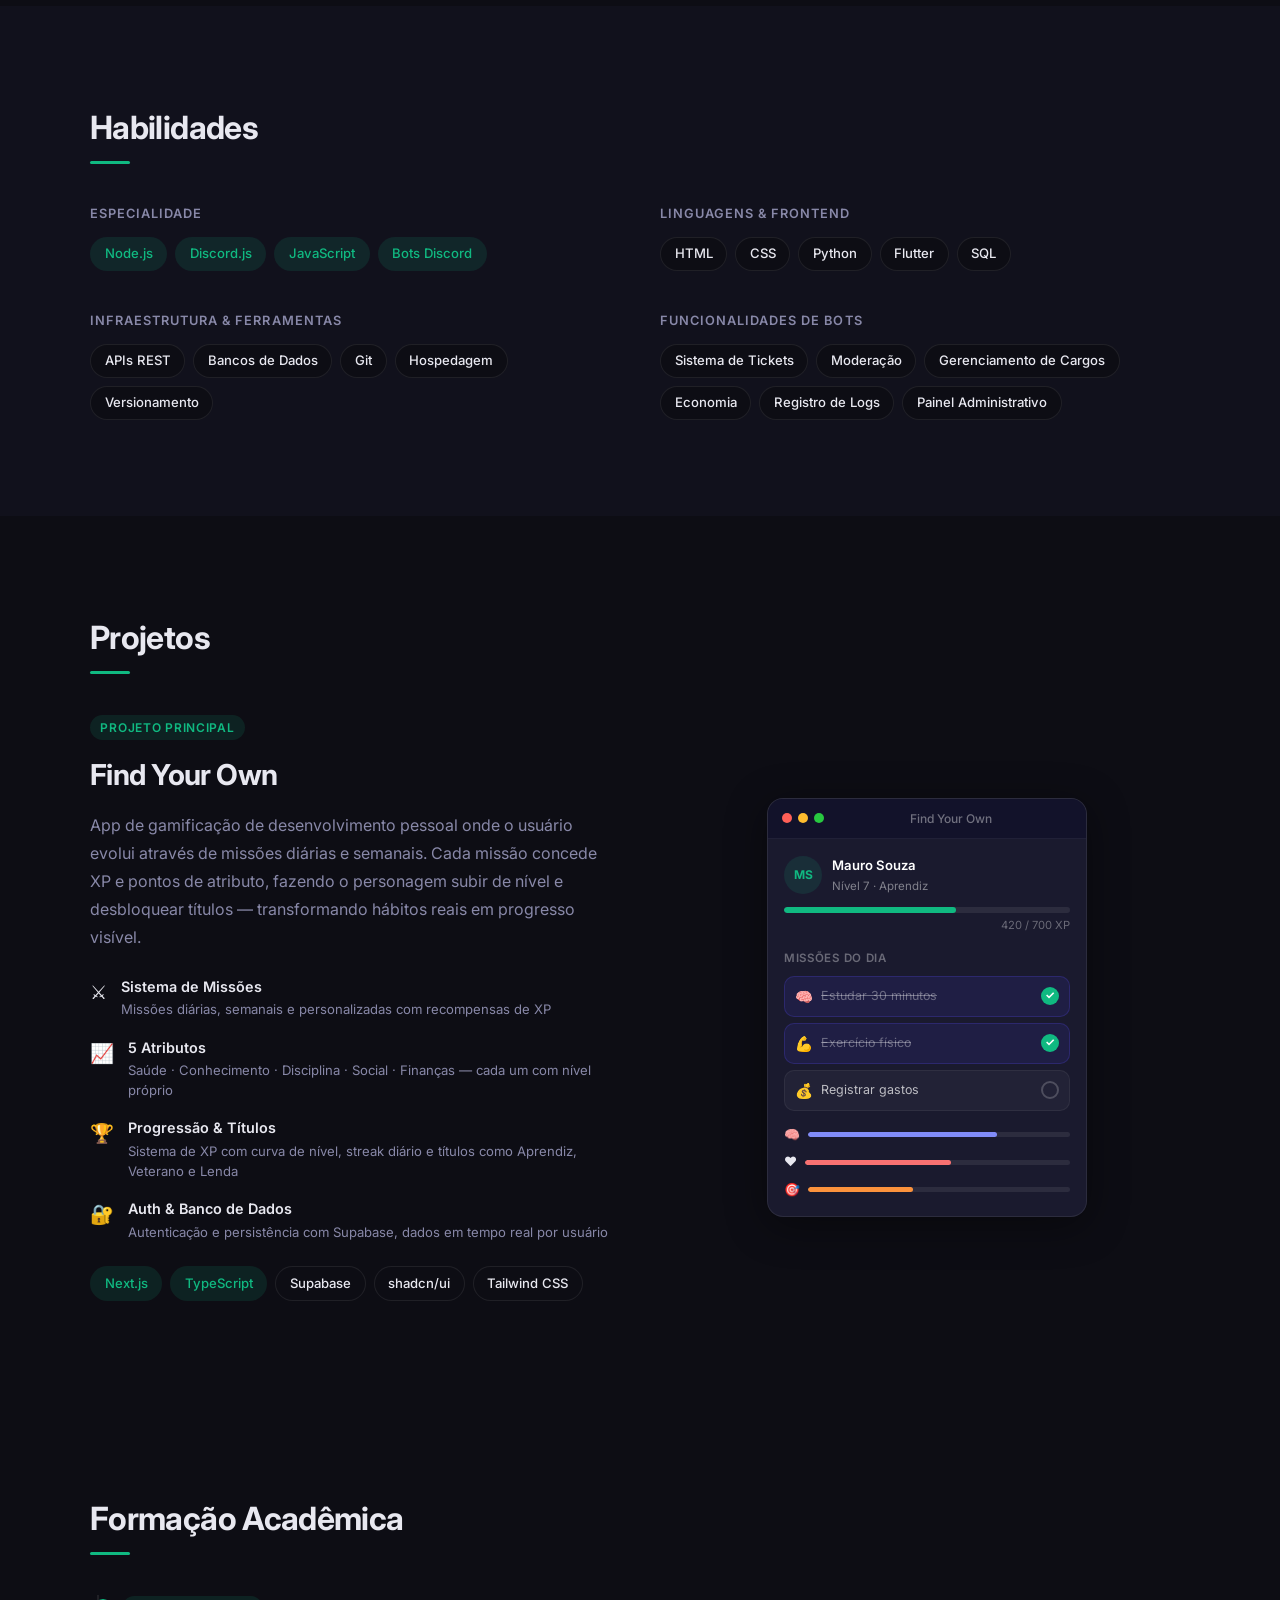
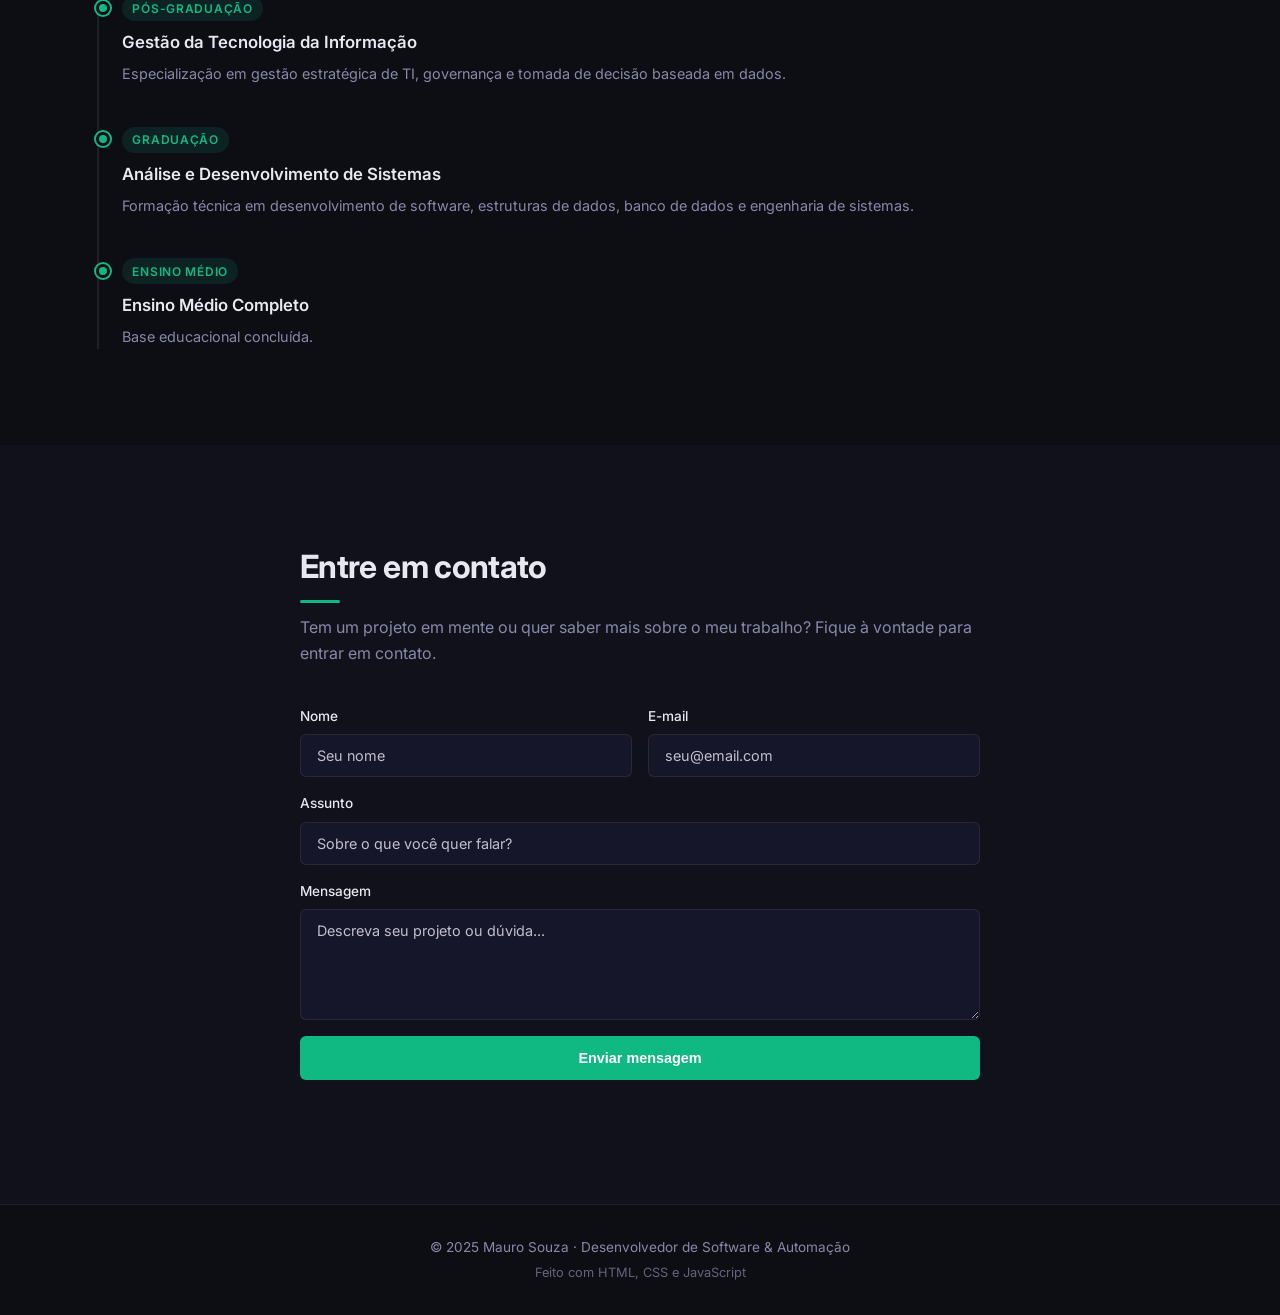
==== commit c42b2aa0: "MS" ====
--- a/index.html
+++ b/index.html
@@ -43,7 +43,7 @@
       </div>
       <div class="hero-visual" aria-hidden="true">
         <div class="avatar-ring">
-          <img src="Fotos/find-your-own-primary-180.png" alt="Mauro Souza" class="avatar-photo" />
+          <div class="avatar-initials">MS</div>
         </div>
       </div>
     </section>
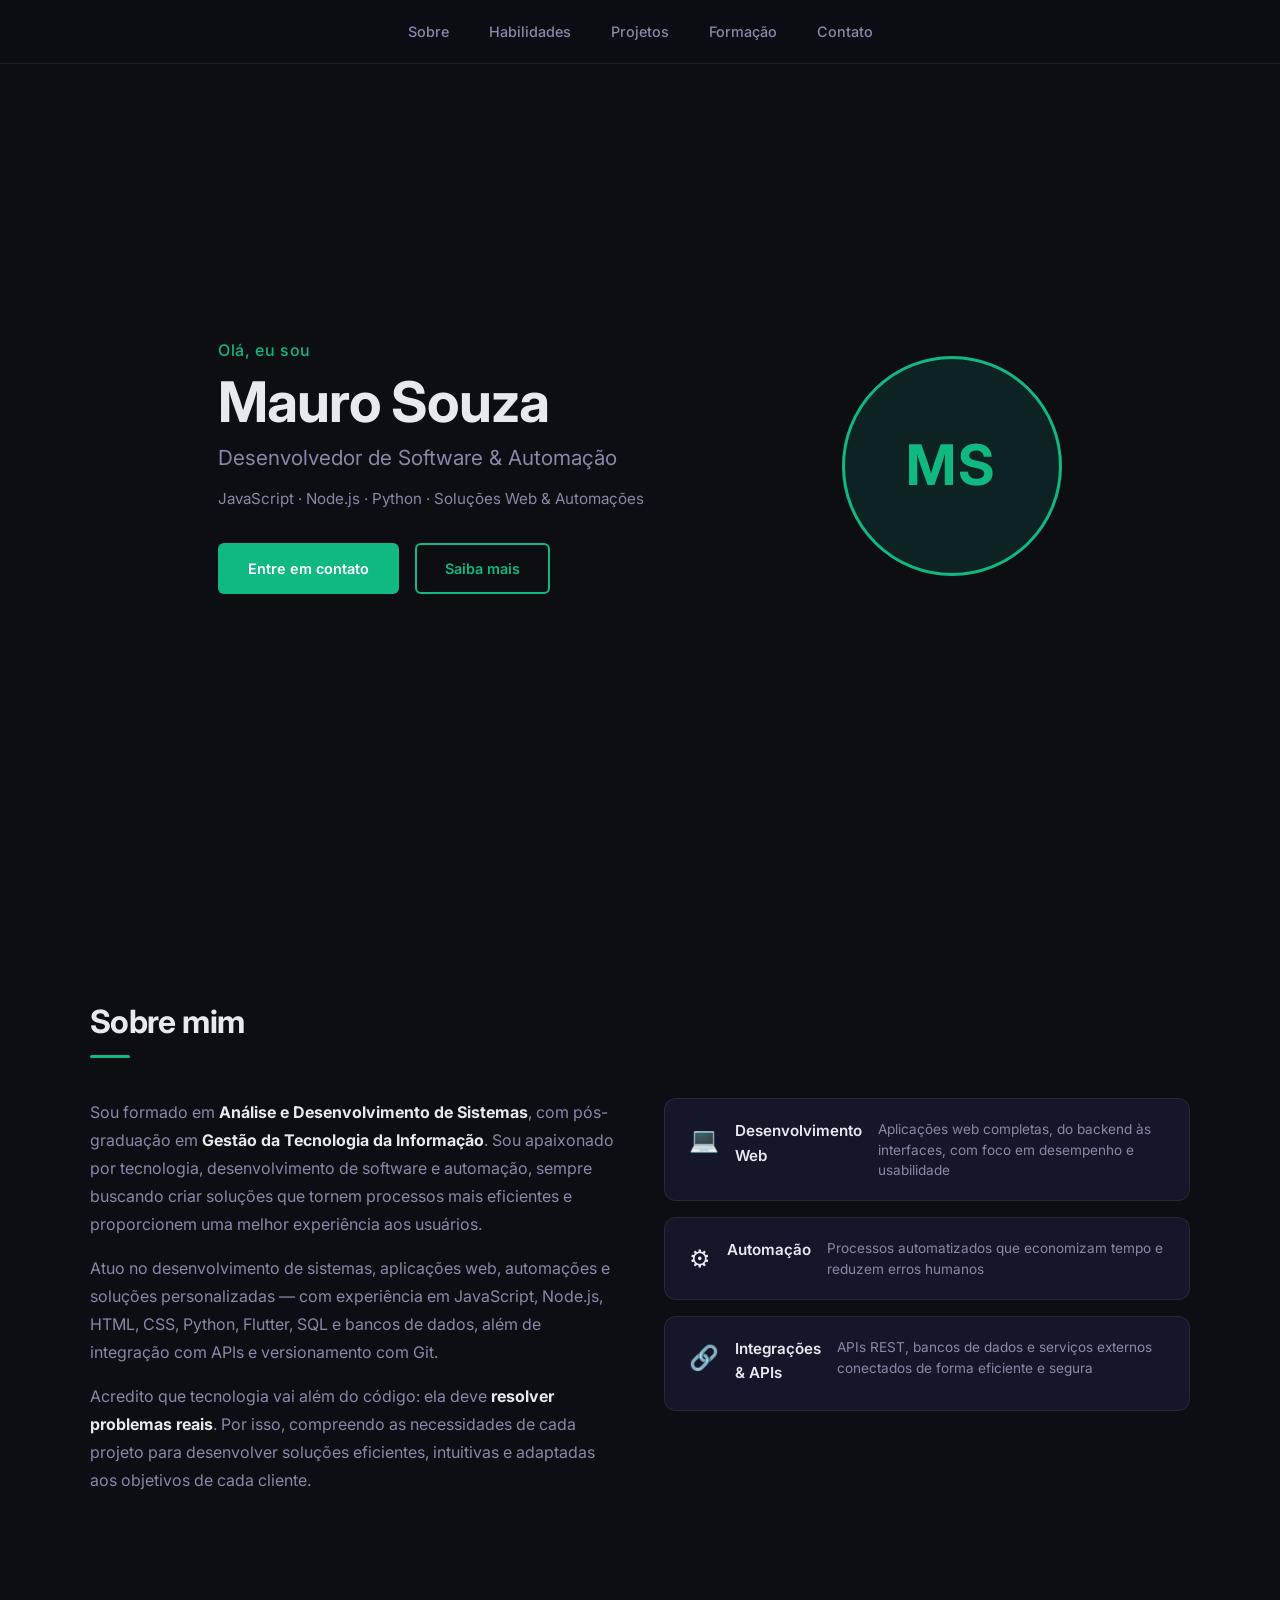
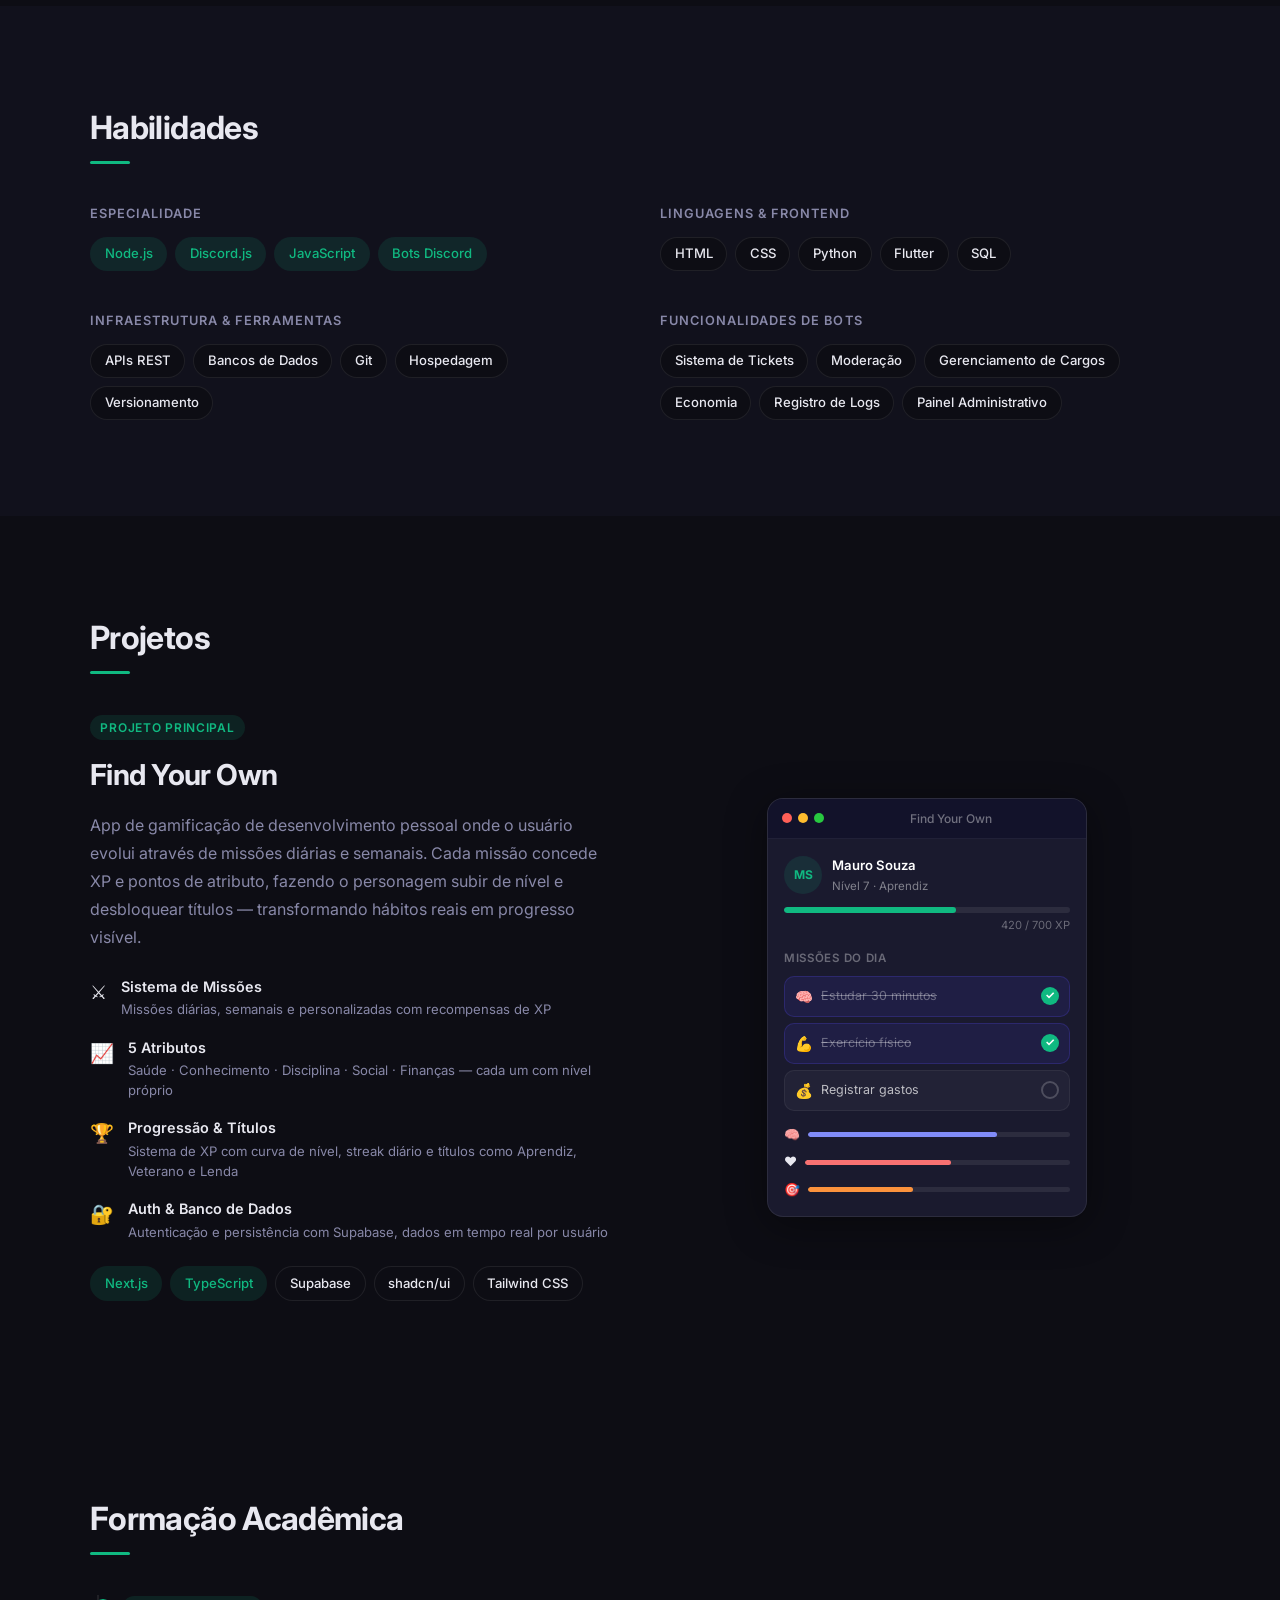
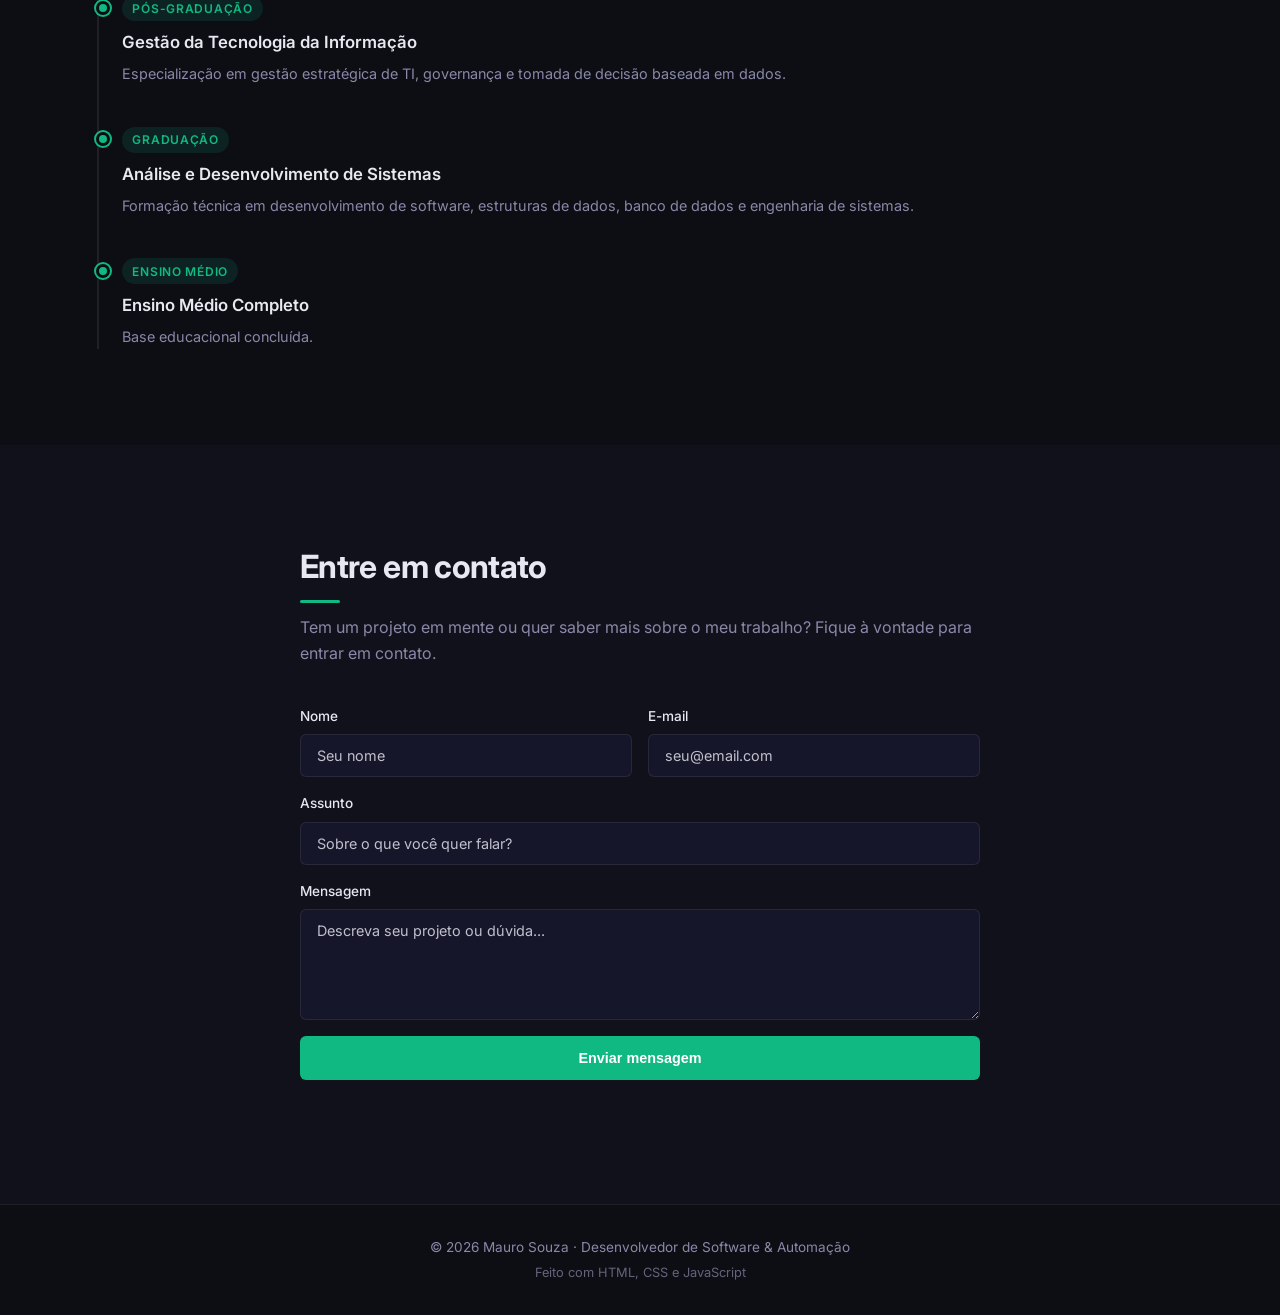
==== commit 76f8cd9e: "2026" ====
--- a/index.html
+++ b/index.html
@@ -324,7 +324,7 @@
 
   <!-- FOOTER -->
   <footer class="footer">
-    <p>© 2025 Mauro Souza · Desenvolvedor de Software & Automação</p>
+    <p>© 2026 Mauro Souza · Desenvolvedor de Software & Automação</p>
     <p class="footer-sub">Feito com HTML, CSS e JavaScript</p>
   </footer>
 
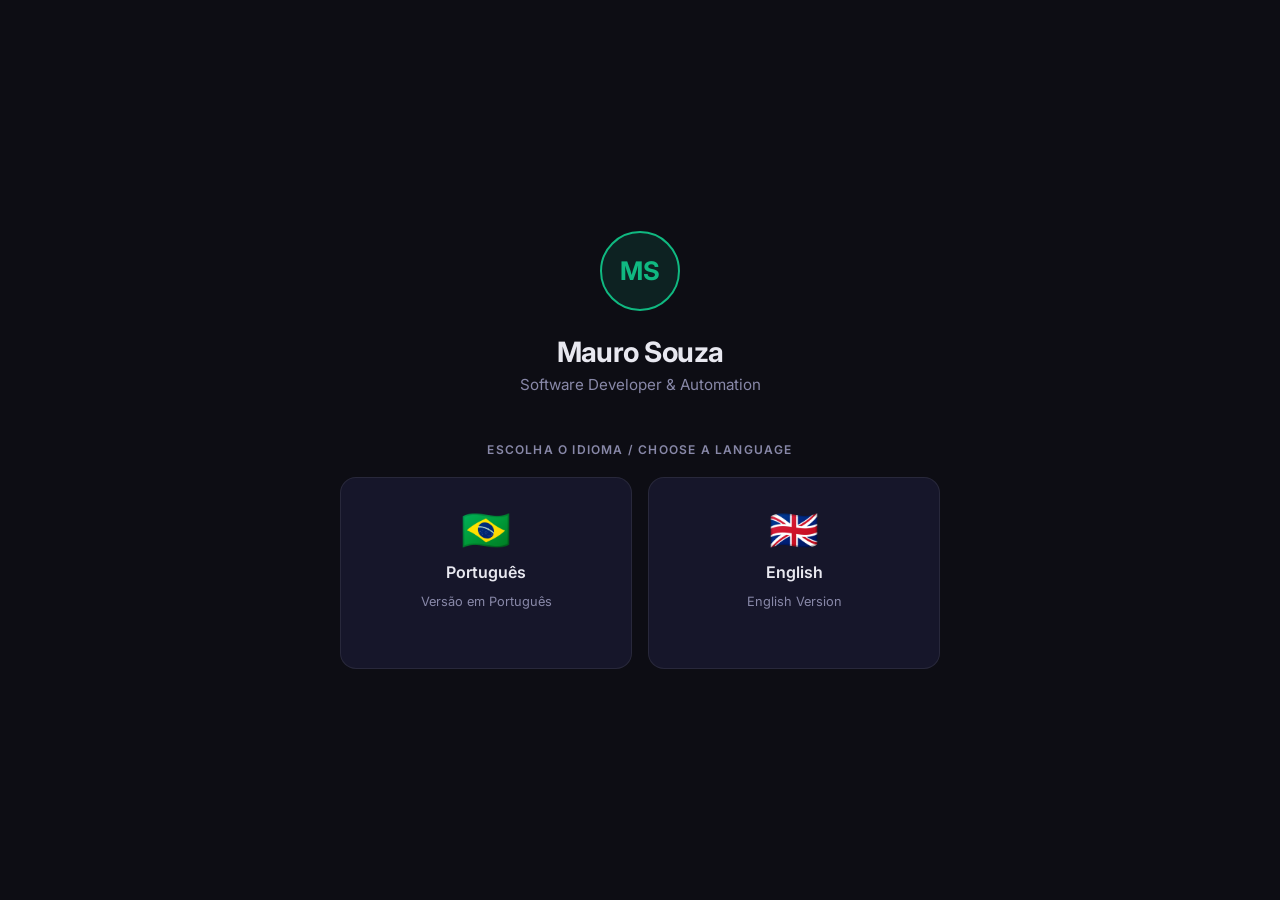
==== commit 4c0dbb31: "ent/ptbr" ====
--- a/index.html
+++ b/index.html
@@ -3,331 +3,157 @@
 <head>
   <meta charset="UTF-8" />
   <meta name="viewport" content="width=device-width, initial-scale=1.0" />
-  <title>Mauro Souza — Desenvolvedor</title>
+  <title>Mauro Souza — Portfolio</title>
   <link rel="preconnect" href="https://fonts.googleapis.com" />
   <link rel="preconnect" href="https://fonts.gstatic.com" crossorigin />
   <link href="https://fonts.googleapis.com/css2?family=Inter:wght@300;400;500;600;700&display=swap" rel="stylesheet" />
   <link rel="icon" type="image/png" href="Fotos/find-your-own-primary-180.png" />
-  <link rel="stylesheet" href="style.css" />
+  <style>
+    *, *::before, *::after { box-sizing: border-box; margin: 0; padding: 0; }
+
+    body {
+      font-family: 'Inter', system-ui, sans-serif;
+      background: #0d0d14;
+      color: #e8e8f0;
+      min-height: 100vh;
+      display: flex;
+      flex-direction: column;
+      align-items: center;
+      justify-content: center;
+      padding: 2rem;
+      -webkit-font-smoothing: antialiased;
+    }
+
+    .lang-wrapper {
+      text-align: center;
+      max-width: 600px;
+      width: 100%;
+    }
+
+    .lang-avatar {
+      width: 80px;
+      height: 80px;
+      border-radius: 50%;
+      background: rgba(16,185,129,0.12);
+      border: 2px solid #10b981;
+      display: flex;
+      align-items: center;
+      justify-content: center;
+      font-size: 1.6rem;
+      font-weight: 700;
+      color: #10b981;
+      margin: 0 auto 1.5rem;
+      animation: pulse 3s ease-in-out infinite;
+    }
+
+    @keyframes pulse {
+      0%, 100% { box-shadow: 0 0 0 0 rgba(16,185,129,0.2); }
+      50% { box-shadow: 0 0 0 14px rgba(16,185,129,0); }
+    }
+
+    .lang-name {
+      font-size: 1.75rem;
+      font-weight: 700;
+      letter-spacing: -0.02em;
+      margin-bottom: 0.4rem;
+    }
+
+    .lang-title {
+      font-size: 0.95rem;
+      color: #8888a8;
+      margin-bottom: 3rem;
+    }
+
+    .lang-label {
+      font-size: 0.75rem;
+      font-weight: 600;
+      text-transform: uppercase;
+      letter-spacing: 0.1em;
+      color: #8888a8;
+      margin-bottom: 1.25rem;
+    }
+
+    .lang-cards {
+      display: grid;
+      grid-template-columns: 1fr 1fr;
+      gap: 1rem;
+    }
+
+    .lang-card {
+      display: flex;
+      flex-direction: column;
+      align-items: center;
+      gap: 0.75rem;
+      padding: 2rem 1.5rem;
+      background: #16162a;
+      border: 1.5px solid rgba(255,255,255,0.08);
+      border-radius: 16px;
+      text-decoration: none;
+      color: inherit;
+      cursor: pointer;
+      transition: all 0.2s ease;
+    }
+
+    .lang-card:hover {
+      border-color: #10b981;
+      background: rgba(16,185,129,0.06);
+      transform: translateY(-3px);
+      box-shadow: 0 8px 32px rgba(16,185,129,0.15);
+    }
+
+    .lang-flag {
+      font-size: 2.5rem;
+      line-height: 1;
+    }
+
+    .lang-card-name {
+      font-size: 1rem;
+      font-weight: 600;
+    }
+
+    .lang-card-sub {
+      font-size: 0.8rem;
+      color: #8888a8;
+    }
+
+    .lang-card-arrow {
+      font-size: 0.8rem;
+      color: #10b981;
+      opacity: 0;
+      transition: opacity 0.2s;
+    }
+
+    .lang-card:hover .lang-card-arrow {
+      opacity: 1;
+    }
+
+    @media (max-width: 420px) {
+      .lang-cards { grid-template-columns: 1fr; }
+    }
+  </style>
 </head>
 <body>
+  <div class="lang-wrapper">
+    <div class="lang-avatar">MS</div>
+    <h1 class="lang-name">Mauro Souza</h1>
+    <p class="lang-title">Software Developer & Automation</p>
 
-  <!-- NAV -->
-  <header class="nav">
-    <span class="nav-logo">MS</span>
-    <nav class="nav-links">
-      <a href="#sobre">Sobre</a>
-      <a href="#habilidades">Habilidades</a>
-      <a href="#projetos">Projetos</a>
-      <a href="#formacao">Formação</a>
-      <a href="#contato">Contato</a>
-    </nav>
-    <button class="nav-toggle" aria-label="Menu">&#9776;</button>
-  </header>
+    <p class="lang-label">Escolha o idioma / Choose a language</p>
 
-  <main>
-
-    <!-- HERO -->
-    <section class="hero" id="inicio">
-      <div class="hero-content">
-        <p class="hero-greeting">Olá, eu sou</p>
-        <h1 class="hero-name">Mauro Souza</h1>
-        <h2 class="hero-title">Desenvolvedor de Software & Automação</h2>
-        <p class="hero-sub">
-          JavaScript · Node.js · Python · Soluções Web & Automações
-        </p>
-        <div class="hero-actions">
-          <a href="#contato" class="btn btn-primary">Entre em contato</a>
-          <a href="#sobre" class="btn btn-ghost">Saiba mais</a>
-        </div>
-      </div>
-      <div class="hero-visual" aria-hidden="true">
-        <div class="avatar-ring">
-          <div class="avatar-initials">MS</div>
-        </div>
-      </div>
-    </section>
-
-    <!-- SOBRE -->
-    <section class="section" id="sobre">
-      <div class="container">
-        <h2 class="section-title">Sobre mim</h2>
-        <div class="about-grid">
-          <div class="about-text">
-            <p>
-              Sou formado em <strong>Análise e Desenvolvimento de Sistemas</strong>, com pós-graduação em
-              <strong>Gestão da Tecnologia da Informação</strong>. Sou apaixonado por tecnologia,
-              desenvolvimento de software e automação, sempre buscando criar soluções que tornem
-              processos mais eficientes e proporcionem uma melhor experiência aos usuários.
-            </p>
-            <p>
-              Atuo no desenvolvimento de sistemas, aplicações web, automações e soluções personalizadas —
-              com experiência em JavaScript, Node.js, HTML, CSS, Python, Flutter, SQL e bancos de dados,
-              além de integração com APIs e versionamento com Git.
-            </p>
-            <p>
-              Acredito que tecnologia vai além do código: ela deve <strong>resolver problemas reais</strong>.
-              Por isso, compreendo as necessidades de cada projeto para desenvolver soluções
-              eficientes, intuitivas e adaptadas aos objetivos de cada cliente.
-            </p>
-          </div>
-          <div class="about-highlights">
-            <div class="highlight-card">
-              <span class="highlight-icon">💻</span>
-              <h3>Desenvolvimento Web</h3>
-              <p>Aplicações web completas, do backend às interfaces, com foco em desempenho e usabilidade</p>
-            </div>
-            <div class="highlight-card">
-              <span class="highlight-icon">⚙️</span>
-              <h3>Automação</h3>
-              <p>Processos automatizados que economizam tempo e reduzem erros humanos</p>
-            </div>
-            <div class="highlight-card">
-              <span class="highlight-icon">🔗</span>
-              <h3>Integrações & APIs</h3>
-              <p>APIs REST, bancos de dados e serviços externos conectados de forma eficiente e segura</p>
-            </div>
-          </div>
-        </div>
-      </div>
-    </section>
-
-    <!-- HABILIDADES -->
-    <section class="section section-alt" id="habilidades">
-      <div class="container">
-        <h2 class="section-title">Habilidades</h2>
-        <div class="skills-groups">
-
-          <div class="skill-group">
-            <h3 class="skill-group-title">Especialidade</h3>
-            <div class="skill-tags">
-              <span class="tag tag-primary">Node.js</span>
-              <span class="tag tag-primary">Discord.js</span>
-              <span class="tag tag-primary">JavaScript</span>
-              <span class="tag tag-primary">Bots Discord</span>
-            </div>
-          </div>
-
-          <div class="skill-group">
-            <h3 class="skill-group-title">Linguagens & Frontend</h3>
-            <div class="skill-tags">
-              <span class="tag">HTML</span>
-              <span class="tag">CSS</span>
-              <span class="tag">Python</span>
-              <span class="tag">Flutter</span>
-              <span class="tag">SQL</span>
-            </div>
-          </div>
-
-          <div class="skill-group">
-            <h3 class="skill-group-title">Infraestrutura & Ferramentas</h3>
-            <div class="skill-tags">
-              <span class="tag">APIs REST</span>
-              <span class="tag">Bancos de Dados</span>
-              <span class="tag">Git</span>
-              <span class="tag">Hospedagem</span>
-              <span class="tag">Versionamento</span>
-            </div>
-          </div>
-
-          <div class="skill-group">
-            <h3 class="skill-group-title">Funcionalidades de Bots</h3>
-            <div class="skill-tags">
-              <span class="tag">Sistema de Tickets</span>
-              <span class="tag">Moderação</span>
-              <span class="tag">Gerenciamento de Cargos</span>
-              <span class="tag">Economia</span>
-              <span class="tag">Registro de Logs</span>
-              <span class="tag">Painel Administrativo</span>
-            </div>
-          </div>
-
-        </div>
-      </div>
-    </section>
-
-    <!-- PROJETOS -->
-    <section class="section" id="projetos">
-      <div class="container">
-        <h2 class="section-title">Projetos</h2>
-        <div class="project-featured">
-          <div class="project-info">
-            <span class="project-badge">Projeto Principal</span>
-            <h3 class="project-name">Find Your Own</h3>
-            <p class="project-desc">
-              App de gamificação de desenvolvimento pessoal onde o usuário evolui através de missões diárias e semanais.
-              Cada missão concede XP e pontos de atributo, fazendo o personagem subir de nível e desbloquear títulos —
-              transformando hábitos reais em progresso visível.
-            </p>
-            <div class="project-features">
-              <div class="project-feature">
-                <span class="project-feature-icon">⚔️</span>
-                <div>
-                  <strong>Sistema de Missões</strong>
-                  <p>Missões diárias, semanais e personalizadas com recompensas de XP</p>
-                </div>
-              </div>
-              <div class="project-feature">
-                <span class="project-feature-icon">📈</span>
-                <div>
-                  <strong>5 Atributos</strong>
-                  <p>Saúde · Conhecimento · Disciplina · Social · Finanças — cada um com nível próprio</p>
-                </div>
-              </div>
-              <div class="project-feature">
-                <span class="project-feature-icon">🏆</span>
-                <div>
-                  <strong>Progressão & Títulos</strong>
-                  <p>Sistema de XP com curva de nível, streak diário e títulos como Aprendiz, Veterano e Lenda</p>
-                </div>
-              </div>
-              <div class="project-feature">
-                <span class="project-feature-icon">🔐</span>
-                <div>
-                  <strong>Auth & Banco de Dados</strong>
-                  <p>Autenticação e persistência com Supabase, dados em tempo real por usuário</p>
-                </div>
-              </div>
-            </div>
-            <div class="project-stack">
-              <span class="tag tag-primary">Next.js</span>
-              <span class="tag tag-primary">TypeScript</span>
-              <span class="tag">Supabase</span>
-              <span class="tag">shadcn/ui</span>
-              <span class="tag">Tailwind CSS</span>
-            </div>
-          </div>
-          <div class="project-preview" aria-hidden="true">
-            <div class="app-mockup">
-              <div class="mockup-header">
-                <span class="mockup-dot red"></span>
-                <span class="mockup-dot yellow"></span>
-                <span class="mockup-dot green"></span>
-                <span class="mockup-title">Find Your Own</span>
-              </div>
-              <div class="mockup-body">
-                <div class="mockup-profile">
-                  <div class="mockup-avatar">MS</div>
-                  <div>
-                    <div class="mockup-name">Mauro Souza</div>
-                    <div class="mockup-level">Nível 7 · Aprendiz</div>
-                  </div>
-                </div>
-                <div class="mockup-xp-bar">
-                  <div class="mockup-xp-fill"></div>
-                </div>
-                <div class="mockup-xp-label">420 / 700 XP</div>
-                <div class="mockup-section-title">Missões do dia</div>
-                <div class="mockup-mission done">
-                  <span class="mockup-mission-icon">🧠</span>
-                  <span class="mockup-mission-text">Estudar 30 minutos</span>
-                  <span class="mockup-check">✓</span>
-                </div>
-                <div class="mockup-mission done">
-                  <span class="mockup-mission-icon">💪</span>
-                  <span class="mockup-mission-text">Exercício físico</span>
-                  <span class="mockup-check">✓</span>
-                </div>
-                <div class="mockup-mission">
-                  <span class="mockup-mission-icon">💰</span>
-                  <span class="mockup-mission-text">Registrar gastos</span>
-                  <span class="mockup-check-empty"></span>
-                </div>
-                <div class="mockup-attrs">
-                  <div class="mockup-attr">
-                    <span>🧠</span>
-                    <div class="mockup-attr-bar"><div class="mockup-attr-fill knowledge"></div></div>
-                  </div>
-                  <div class="mockup-attr">
-                    <span>❤️</span>
-                    <div class="mockup-attr-bar"><div class="mockup-attr-fill health"></div></div>
-                  </div>
-                  <div class="mockup-attr">
-                    <span>🎯</span>
-                    <div class="mockup-attr-bar"><div class="mockup-attr-fill discipline"></div></div>
-                  </div>
-                </div>
-              </div>
-            </div>
-          </div>
-        </div>
-      </div>
-    </section>
-
-    <!-- FORMAÇÃO -->
-    <section class="section" id="formacao">
-      <div class="container">
-        <h2 class="section-title">Formação Acadêmica</h2>
-        <div class="timeline">
-          <div class="timeline-item">
-            <div class="timeline-dot"></div>
-            <div class="timeline-body">
-              <span class="timeline-badge">Pós-graduação</span>
-              <h3>Gestão da Tecnologia da Informação</h3>
-              <p>Especialização em gestão estratégica de TI, governança e tomada de decisão baseada em dados.</p>
-            </div>
-          </div>
-          <div class="timeline-item">
-            <div class="timeline-dot"></div>
-            <div class="timeline-body">
-              <span class="timeline-badge">Graduação</span>
-              <h3>Análise e Desenvolvimento de Sistemas</h3>
-              <p>Formação técnica em desenvolvimento de software, estruturas de dados, banco de dados e engenharia de sistemas.</p>
-            </div>
-          </div>
-          <div class="timeline-item">
-            <div class="timeline-dot"></div>
-            <div class="timeline-body">
-              <span class="timeline-badge">Ensino Médio</span>
-              <h3>Ensino Médio Completo</h3>
-              <p>Base educacional concluída.</p>
-            </div>
-          </div>
-        </div>
-      </div>
-    </section>
-
-    <!-- CONTATO -->
-    <section class="section section-alt" id="contato">
-      <div class="container container-narrow">
-        <h2 class="section-title">Entre em contato</h2>
-        <p class="section-sub">
-          Tem um projeto em mente ou quer saber mais sobre o meu trabalho?
-          Fique à vontade para entrar em contato.
-        </p>
-        <form class="contact-form" id="contactForm">
-          <div class="form-row">
-            <div class="form-group">
-              <label for="name">Nome</label>
-              <input type="text" id="name" name="name" placeholder="Seu nome" required />
-            </div>
-            <div class="form-group">
-              <label for="email">E-mail</label>
-              <input type="email" id="email" name="email" placeholder="seu@email.com" required />
-            </div>
-          </div>
-          <div class="form-group">
-            <label for="subject">Assunto</label>
-            <input type="text" id="subject" name="subject" placeholder="Sobre o que você quer falar?" required />
-          </div>
-          <div class="form-group">
-            <label for="message">Mensagem</label>
-            <textarea id="message" name="message" rows="5" placeholder="Descreva seu projeto ou dúvida..." required></textarea>
-          </div>
-          <button type="submit" class="btn btn-primary btn-full">Enviar mensagem</button>
-          <p class="form-note" id="formNote"></p>
-        </form>
-      </div>
-    </section>
-
-  </main>
-
-  <!-- FOOTER -->
-  <footer class="footer">
-    <p>© 2026 Mauro Souza · Desenvolvedor de Software & Automação</p>
-    <p class="footer-sub">Feito com HTML, CSS e JavaScript</p>
-  </footer>
-
-  <script src="script.js"></script>
+    <div class="lang-cards">
+      <a href="pt.html" class="lang-card">
+        <span class="lang-flag">🇧🇷</span>
+        <span class="lang-card-name">Português</span>
+        <span class="lang-card-sub">Versão em Português</span>
+        <span class="lang-card-arrow">Entrar →</span>
+      </a>
+      <a href="en.html" class="lang-card">
+        <span class="lang-flag">🇬🇧</span>
+        <span class="lang-card-name">English</span>
+        <span class="lang-card-sub">English Version</span>
+        <span class="lang-card-arrow">Enter →</span>
+      </a>
+    </div>
+  </div>
 </body>
 </html>
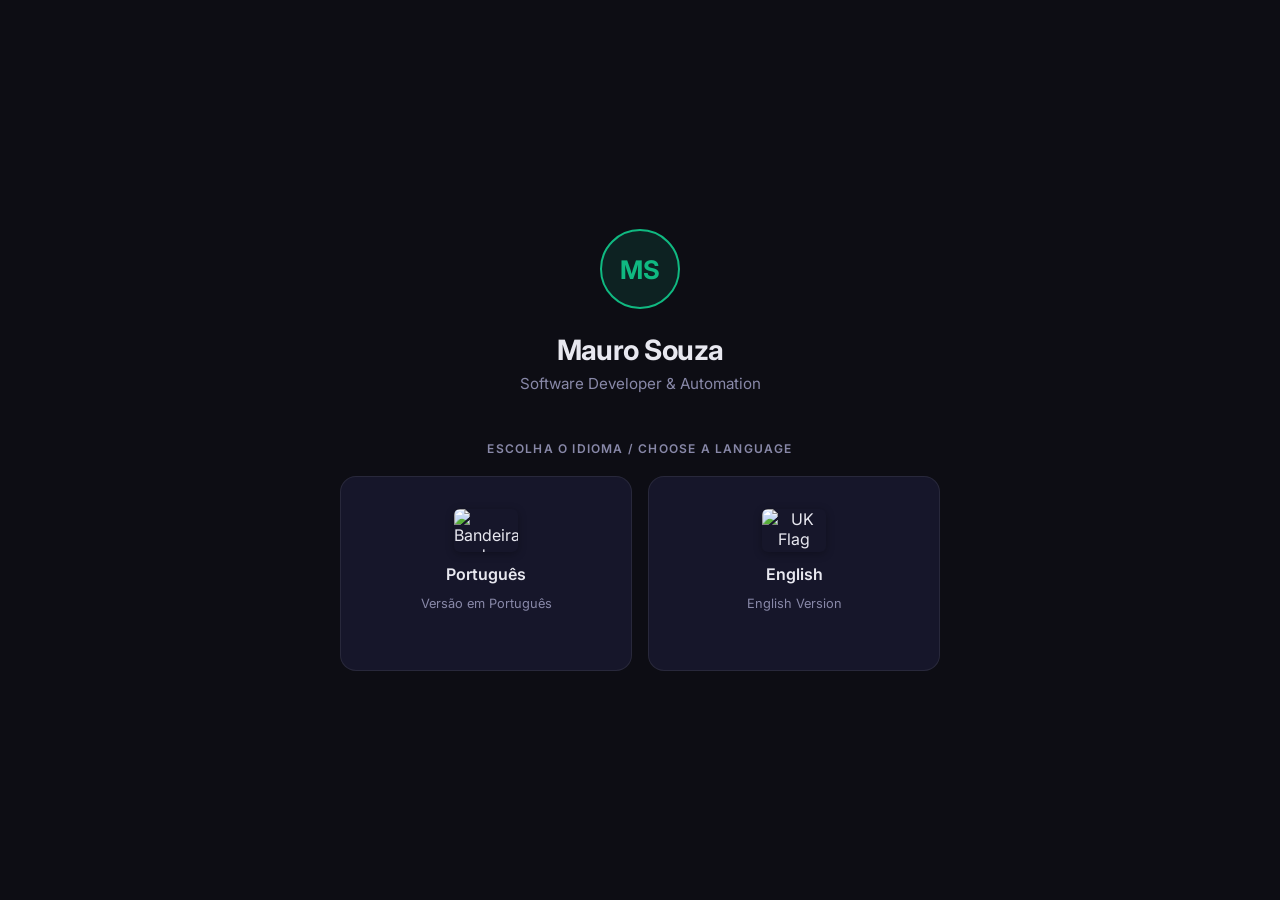
==== commit c422a08b: "bandeiras" ====
--- a/index.html
+++ b/index.html
@@ -102,8 +102,11 @@
     }
 
     .lang-flag {
-      font-size: 2.5rem;
-      line-height: 1;
+      width: 64px;
+      height: 43px;
+      object-fit: cover;
+      border-radius: 6px;
+      box-shadow: 0 2px 8px rgba(0,0,0,0.3);
     }
 
     .lang-card-name {
@@ -142,13 +145,13 @@
 
     <div class="lang-cards">
       <a href="pt.html" class="lang-card">
-        <span class="lang-flag">🇧🇷</span>
+        <img class="lang-flag" src="https://flagcdn.com/w80/br.png" alt="Bandeira do Brasil" />
         <span class="lang-card-name">Português</span>
         <span class="lang-card-sub">Versão em Português</span>
         <span class="lang-card-arrow">Entrar →</span>
       </a>
       <a href="en.html" class="lang-card">
-        <span class="lang-flag">🇬🇧</span>
+        <img class="lang-flag" src="https://flagcdn.com/w80/gb.png" alt="UK Flag" />
         <span class="lang-card-name">English</span>
         <span class="lang-card-sub">English Version</span>
         <span class="lang-card-arrow">Enter →</span>
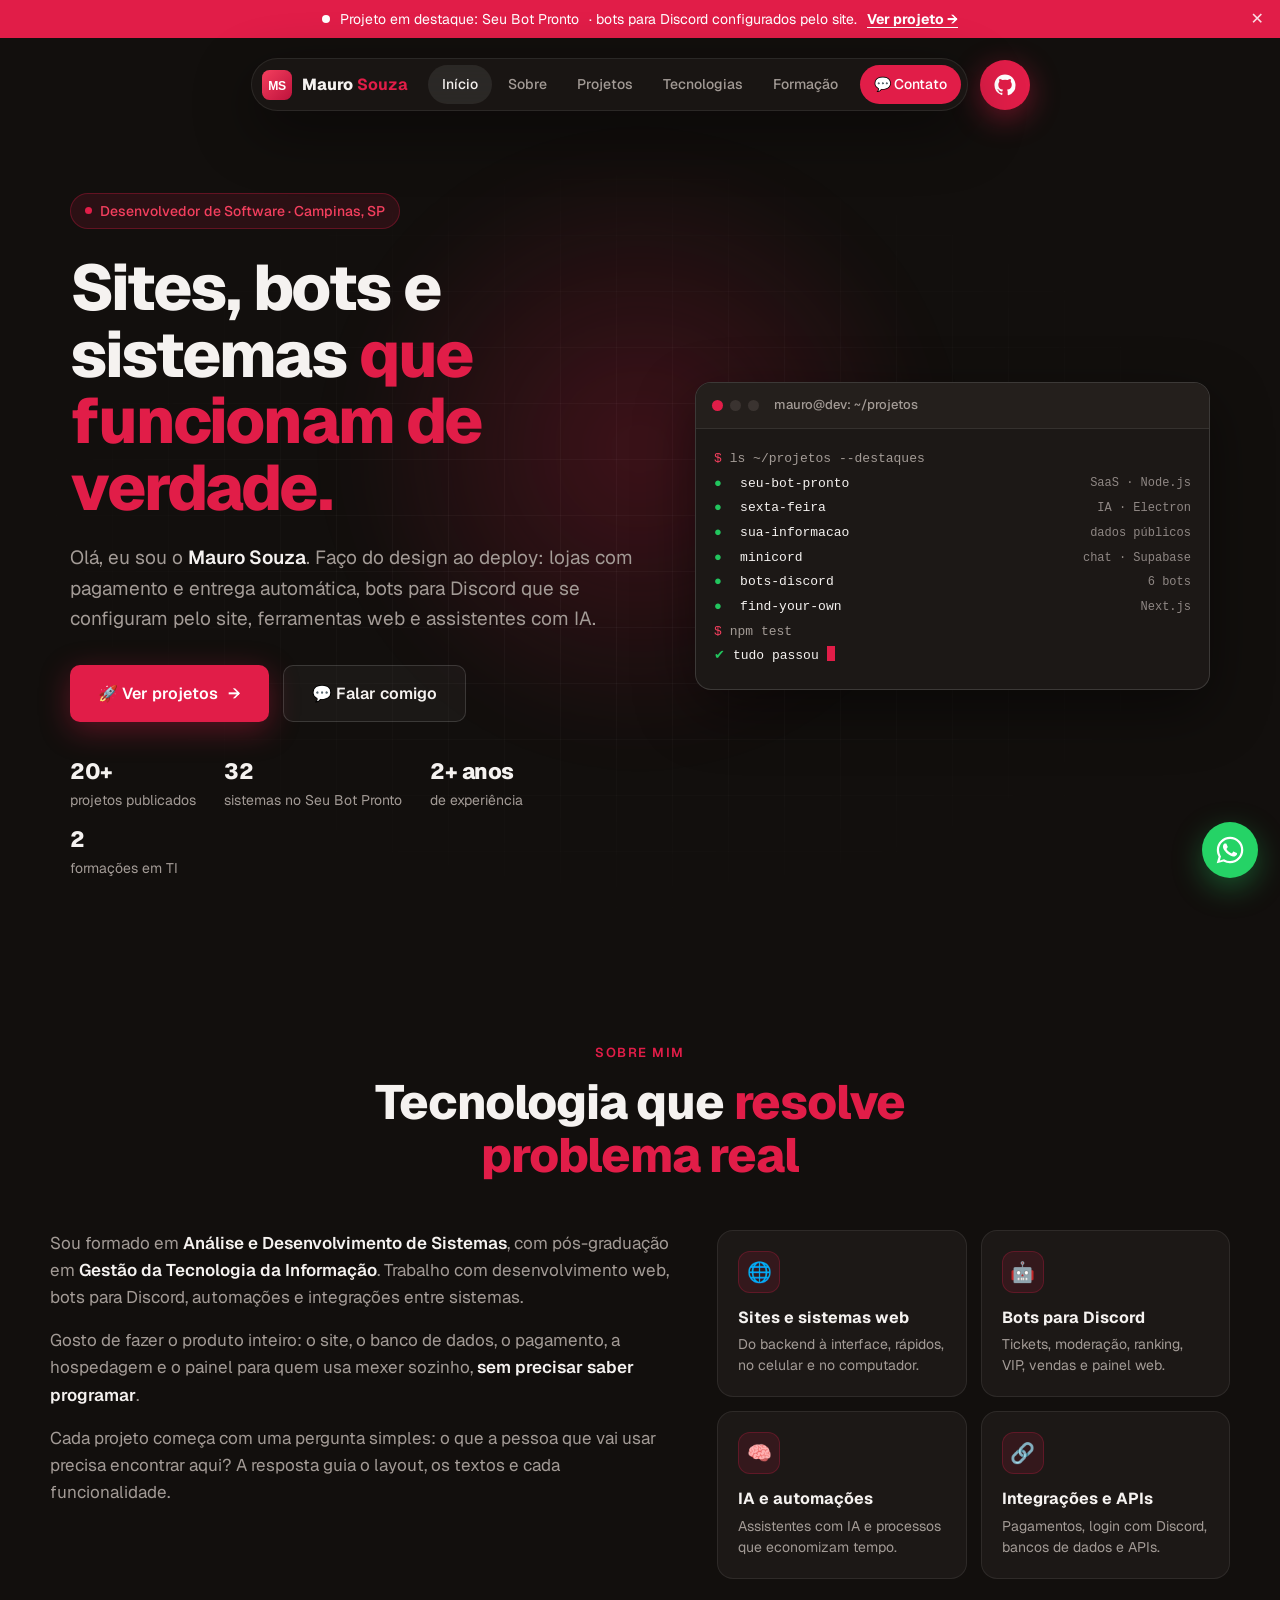
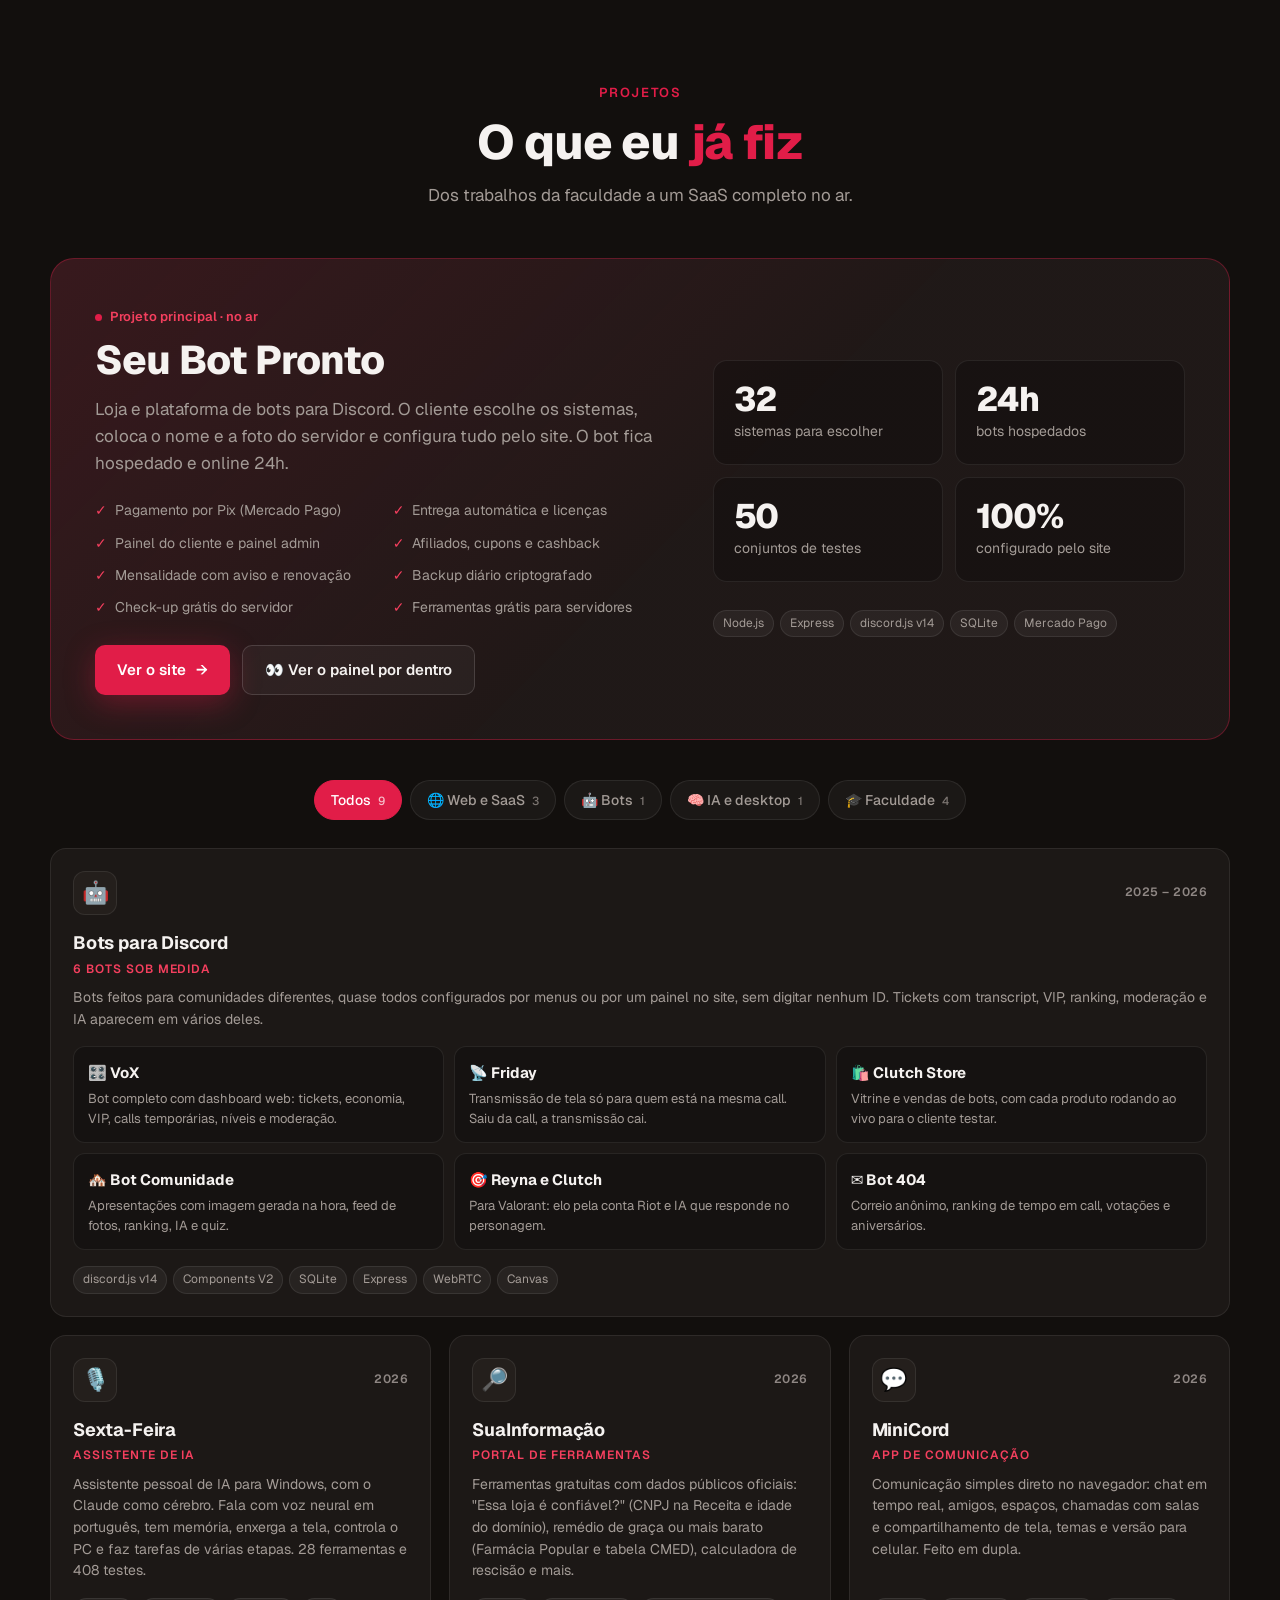
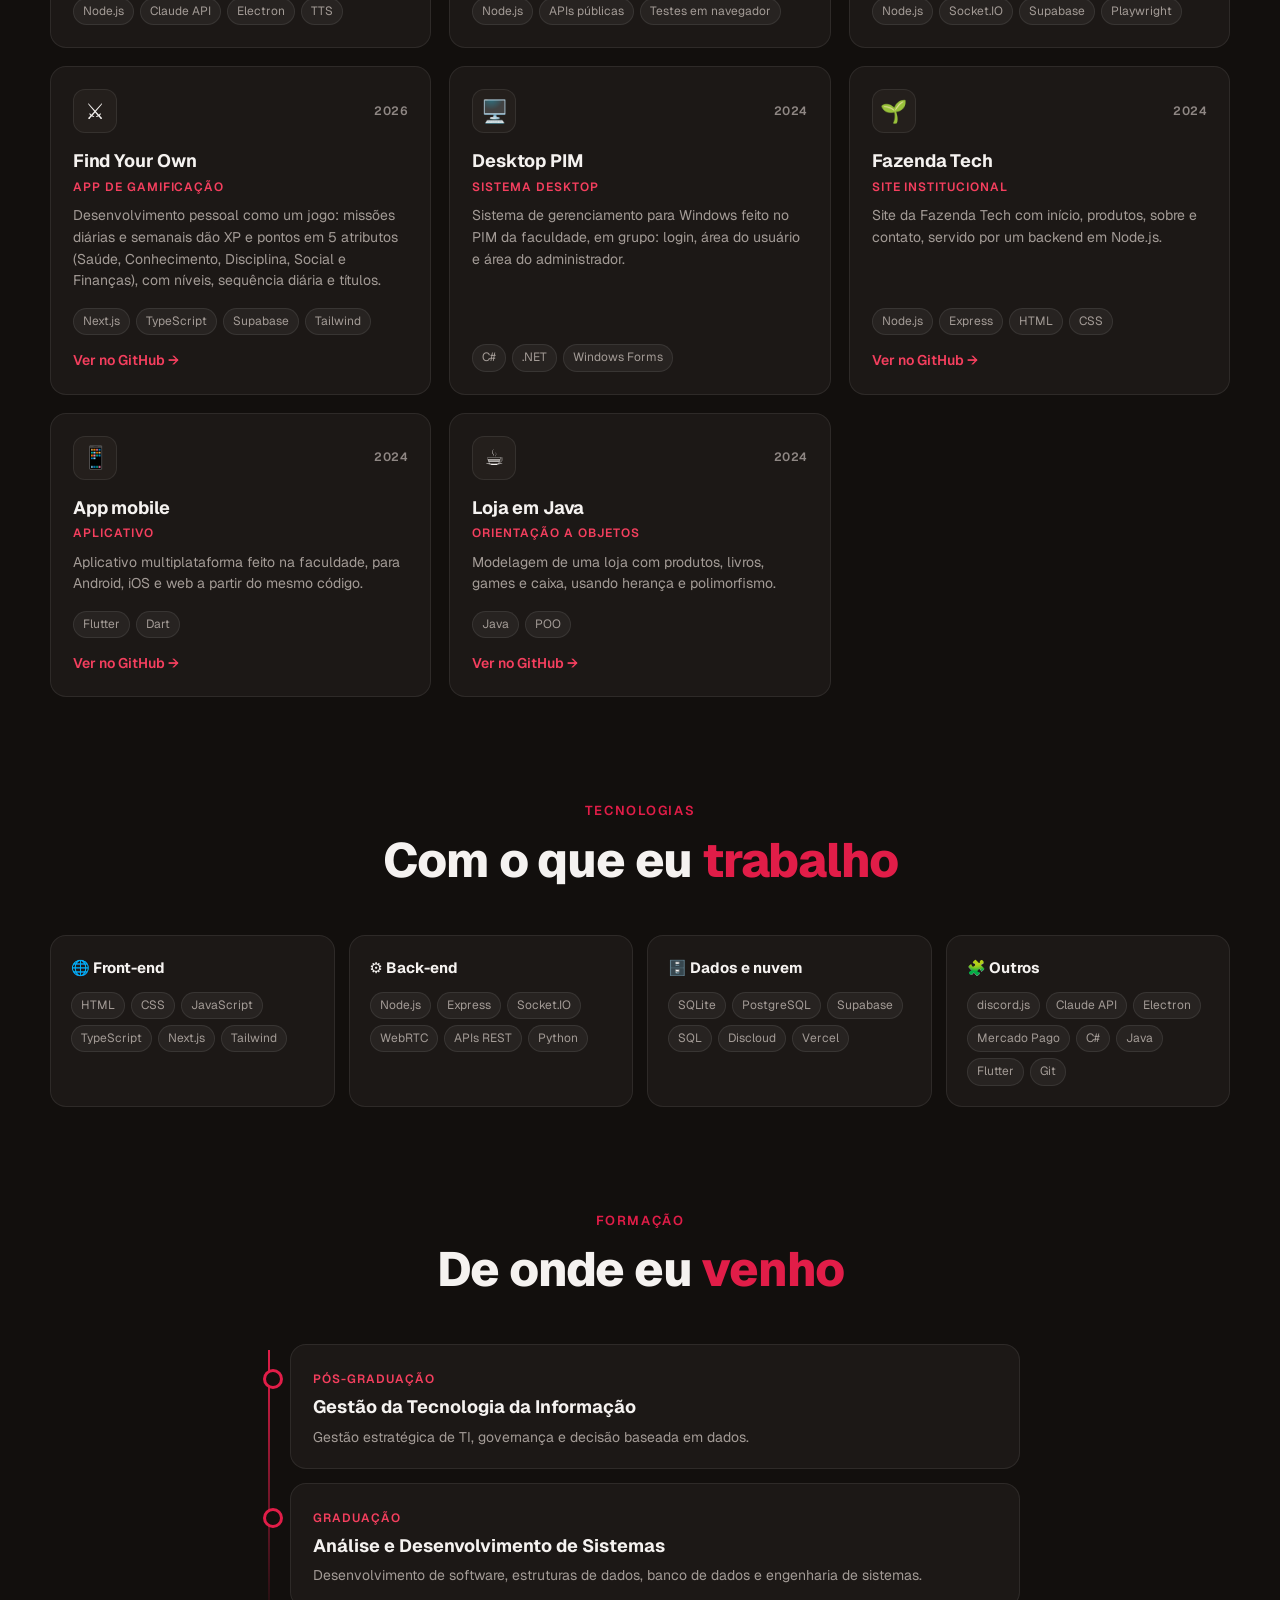
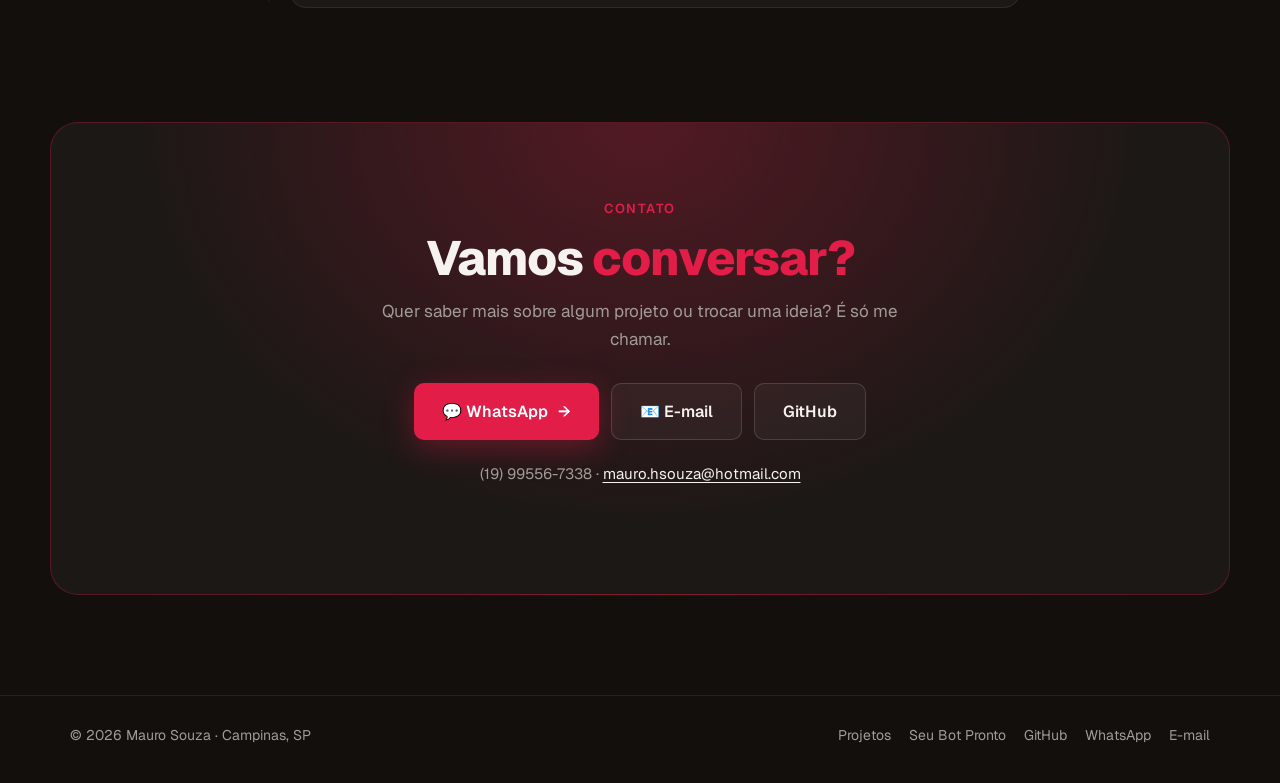
==== commit aa309f08: "Portfólio novo no visual do Seu Bot Pronto - Mesma base do site da loja: fundo escuro, vermelho, fon" ====
--- a/index.html
+++ b/index.html
@@ -1,162 +1,290 @@
-<!DOCTYPE html>
+<!doctype html>
 <html lang="pt-BR">
 <head>
-  <meta charset="UTF-8" />
-  <meta name="viewport" content="width=device-width, initial-scale=1.0" />
-  <title>Mauro Souza — Portfolio</title>
-  <link rel="preconnect" href="https://fonts.googleapis.com" />
-  <link rel="preconnect" href="https://fonts.gstatic.com" crossorigin />
-  <link href="https://fonts.googleapis.com/css2?family=Inter:wght@300;400;500;600;700&display=swap" rel="stylesheet" />
-  <link rel="icon" type="image/png" href="Fotos/find-your-own-primary-180.png" />
-  <style>
-    *, *::before, *::after { box-sizing: border-box; margin: 0; padding: 0; }
-
-    body {
-      font-family: 'Inter', system-ui, sans-serif;
-      background: #0d0d14;
-      color: #e8e8f0;
-      min-height: 100vh;
-      display: flex;
-      flex-direction: column;
-      align-items: center;
-      justify-content: center;
-      padding: 2rem;
-      -webkit-font-smoothing: antialiased;
-    }
-
-    .lang-wrapper {
-      text-align: center;
-      max-width: 600px;
-      width: 100%;
-    }
-
-    .lang-avatar {
-      width: 80px;
-      height: 80px;
-      border-radius: 50%;
-      background: rgba(16,185,129,0.12);
-      border: 2px solid #10b981;
-      display: flex;
-      align-items: center;
-      justify-content: center;
-      font-size: 1.6rem;
-      font-weight: 700;
-      color: #10b981;
-      margin: 0 auto 1.5rem;
-      animation: pulse 3s ease-in-out infinite;
-    }
-
-    @keyframes pulse {
-      0%, 100% { box-shadow: 0 0 0 0 rgba(16,185,129,0.2); }
-      50% { box-shadow: 0 0 0 14px rgba(16,185,129,0); }
-    }
-
-    .lang-name {
-      font-size: 1.75rem;
-      font-weight: 700;
-      letter-spacing: -0.02em;
-      margin-bottom: 0.4rem;
-    }
-
-    .lang-title {
-      font-size: 0.95rem;
-      color: #8888a8;
-      margin-bottom: 3rem;
-    }
-
-    .lang-label {
-      font-size: 0.75rem;
-      font-weight: 600;
-      text-transform: uppercase;
-      letter-spacing: 0.1em;
-      color: #8888a8;
-      margin-bottom: 1.25rem;
-    }
-
-    .lang-cards {
-      display: grid;
-      grid-template-columns: 1fr 1fr;
-      gap: 1rem;
-    }
-
-    .lang-card {
-      display: flex;
-      flex-direction: column;
-      align-items: center;
-      gap: 0.75rem;
-      padding: 2rem 1.5rem;
-      background: #16162a;
-      border: 1.5px solid rgba(255,255,255,0.08);
-      border-radius: 16px;
-      text-decoration: none;
-      color: inherit;
-      cursor: pointer;
-      transition: all 0.2s ease;
-    }
-
-    .lang-card:hover {
-      border-color: #10b981;
-      background: rgba(16,185,129,0.06);
-      transform: translateY(-3px);
-      box-shadow: 0 8px 32px rgba(16,185,129,0.15);
-    }
-
-    .lang-flag {
-      width: 64px;
-      height: 43px;
-      object-fit: cover;
-      border-radius: 6px;
-      box-shadow: 0 2px 8px rgba(0,0,0,0.3);
-    }
-
-    .lang-card-name {
-      font-size: 1rem;
-      font-weight: 600;
-    }
-
-    .lang-card-sub {
-      font-size: 0.8rem;
-      color: #8888a8;
-    }
-
-    .lang-card-arrow {
-      font-size: 0.8rem;
-      color: #10b981;
-      opacity: 0;
-      transition: opacity 0.2s;
-    }
-
-    .lang-card:hover .lang-card-arrow {
-      opacity: 1;
-    }
-
-    @media (max-width: 420px) {
-      .lang-cards { grid-template-columns: 1fr; }
-    }
-  </style>
+  <meta charset="utf-8">
+  <meta name="viewport" content="width=device-width, initial-scale=1">
+  <title>Mauro Souza - Desenvolvedor de Software</title>
+  <meta name="description" content="Portfólio de Mauro Souza: sites, sistemas web, bots para Discord, automações e IA. Criador do Seu Bot Pronto.">
+  <link rel="icon" href="logo.svg" type="image/svg+xml">
+  <link rel="preconnect" href="https://fonts.googleapis.com">
+  <link rel="preconnect" href="https://fonts.gstatic.com" crossorigin>
+  <link href="https://fonts.googleapis.com/css2?family=Geist:wght@400;500;600;700;800;900&display=swap" rel="stylesheet">
+  <link rel="stylesheet" href="styles.css">
+  <script>document.documentElement.classList.add("js");</script>
 </head>
 <body>
-  <div class="lang-wrapper">
-    <div class="lang-avatar">MS</div>
-    <h1 class="lang-name">Mauro Souza</h1>
-    <p class="lang-title">Software Developer & Automation</p>
-
-    <p class="lang-label">Escolha o idioma / Choose a language</p>
-
-    <div class="lang-cards">
-      <a href="pt.html" class="lang-card">
-        <img class="lang-flag" src="https://flagcdn.com/w80/br.png" alt="Bandeira do Brasil" />
-        <span class="lang-card-name">Português</span>
-        <span class="lang-card-sub">Versão em Português</span>
-        <span class="lang-card-arrow">Entrar →</span>
-      </a>
-      <a href="en.html" class="lang-card">
-        <img class="lang-flag" src="https://flagcdn.com/w80/gb.png" alt="UK Flag" />
-        <span class="lang-card-name">English</span>
-        <span class="lang-card-sub">English Version</span>
-        <span class="lang-card-arrow">Enter →</span>
-      </a>
+
+  <!-- Barra de aviso -->
+  <div class="announce" id="announce">
+    <div class="announce__inner">
+      <i class="announce__dot"></i>
+      <span>Projeto em destaque: Seu Bot Pronto</span>
+      <span class="hide-sm">· bots para Discord configurados pelo site.</span>
+      <a href="#projetos" class="announce__link">Ver projeto →</a>
     </div>
+    <button class="announce__close" aria-label="Fechar" id="announceClose">✕</button>
   </div>
+
+  <!-- Navegação -->
+  <header class="nav-wrap">
+    <nav class="nav">
+      <a href="#inicio" class="nav__brand"><img src="logo.svg" alt="" width="30" height="30"><span>Mauro <b>Souza</b></span></a>
+      <ul class="nav__links" id="navLinks">
+        <li><a href="#inicio" class="active">Início</a></li>
+        <li><a href="#sobre">Sobre</a></li>
+        <li><a href="#projetos">Projetos</a></li>
+        <li><a href="#stack">Tecnologias</a></li>
+        <li><a href="#formacao">Formação</a></li>
+        <li><a href="#contato" class="nav__cta">💬 Contato</a></li>
+      </ul>
+      <button class="nav__burger" id="burger" aria-label="Abrir menu" aria-expanded="false"><span></span><span></span><span></span></button>
+    </nav>
+    <a class="gh-btn" href="https://github.com/Maurooh" target="_blank" rel="noopener" aria-label="GitHub">
+      <svg viewBox="0 0 24 24" aria-hidden="true"><path d="M12 .5C5.65.5.5 5.65.5 12a11.5 11.5 0 0 0 7.86 10.92c.58.1.79-.25.79-.56v-2c-3.2.7-3.87-1.37-3.87-1.37-.53-1.33-1.28-1.69-1.28-1.69-1.05-.71.08-.7.08-.7 1.16.08 1.77 1.19 1.77 1.19 1.03 1.77 2.7 1.26 3.36.96.1-.75.4-1.26.73-1.55-2.55-.29-5.24-1.28-5.24-5.68 0-1.26.45-2.28 1.19-3.09-.12-.29-.52-1.46.11-3.05 0 0 .97-.31 3.17 1.18a11 11 0 0 1 5.77 0c2.2-1.49 3.17-1.18 3.17-1.18.63 1.59.23 2.76.11 3.05.74.81 1.19 1.83 1.19 3.09 0 4.41-2.69 5.38-5.25 5.67.41.36.78 1.06.78 2.14v3.17c0 .31.21.67.8.56A11.5 11.5 0 0 0 23.5 12C23.5 5.65 18.35.5 12 .5Z"/></svg>
+    </a>
+  </header>
+
+  <main id="inicio">
+
+    <!-- Hero -->
+    <section class="hero">
+      <div class="hero__grid" aria-hidden="true"></div>
+      <div class="hero__glow" aria-hidden="true"></div>
+      <div class="container hero__in">
+        <div class="hero__text">
+          <span class="pill reveal"><i class="dot"></i>Desenvolvedor de Software · Campinas, SP</span>
+          <h1 class="reveal">Sites, bots e sistemas <span class="accent">que funcionam de verdade.</span></h1>
+          <p class="hero__sub reveal">Olá, eu sou o <b>Mauro Souza</b>. Faço do design ao deploy: lojas com pagamento e entrega automática, bots para Discord que se configuram pelo site, ferramentas web e assistentes com IA.</p>
+          <div class="hero__actions reveal">
+            <a href="#projetos" class="btn btn--primary btn--lg">🚀 Ver projetos <span>→</span></a>
+            <a href="#contato" class="btn btn--ghost btn--lg">💬 Falar comigo</a>
+          </div>
+          <ul class="hero__facts reveal">
+            <li><b>20+</b>projetos publicados</li>
+            <li><b>32</b>sistemas no Seu Bot Pronto</li>
+            <li><b>2+ anos</b>de experiência</li>
+            <li><b>2</b>formações em TI</li>
+          </ul>
+        </div>
+
+        <!-- Terminal com os projetos -->
+        <div class="term reveal" aria-label="Alguns projetos">
+          <div class="term__bar"><span></span><span></span><span></span><b>mauro@dev: ~/projetos</b></div>
+          <div class="term__body">
+            <div class="term__cmd"><i>$</i> ls ~/projetos --destaques</div>
+            <div class="term__row"><span class="term__ok">●</span><span>seu-bot-pronto</span><em>SaaS · Node.js</em></div>
+            <div class="term__row"><span class="term__ok">●</span><span>sexta-feira</span><em>IA · Electron</em></div>
+            <div class="term__row"><span class="term__ok">●</span><span>sua-informacao</span><em>dados públicos</em></div>
+            <div class="term__row"><span class="term__ok">●</span><span>minicord</span><em>chat · Supabase</em></div>
+            <div class="term__row"><span class="term__ok">●</span><span>bots-discord</span><em>6 bots</em></div>
+            <div class="term__row"><span class="term__ok">●</span><span>find-your-own</span><em>Next.js</em></div>
+            <div class="term__cmd"><i>$</i> npm test</div>
+            <div><span class="term__ok">✔</span> tudo passou <span class="term__cursor"></span></div>
+          </div>
+        </div>
+      </div>
+    </section>
+
+    <!-- Sobre -->
+    <section class="section container" id="sobre">
+      <div class="section__head reveal"><span class="eyebrow">Sobre mim</span><h2>Tecnologia que <span class="accent">resolve problema real</span></h2></div>
+      <div class="sobre">
+        <div class="sobre__texto reveal">
+          <p>Sou formado em <b>Análise e Desenvolvimento de Sistemas</b>, com pós-graduação em <b>Gestão da Tecnologia da Informação</b>. Trabalho com desenvolvimento web, bots para Discord, automações e integrações entre sistemas.</p>
+          <p>Gosto de fazer o produto inteiro: o site, o banco de dados, o pagamento, a hospedagem e o painel para quem usa mexer sozinho, <b>sem precisar saber programar</b>.</p>
+          <p>Cada projeto começa com uma pergunta simples: o que a pessoa que vai usar precisa encontrar aqui? A resposta guia o layout, os textos e cada funcionalidade.</p>
+        </div>
+        <div class="servicos">
+          <div class="servico reveal"><div class="servico__ic">🌐</div><b>Sites e sistemas web</b><p>Do backend à interface, rápidos, no celular e no computador.</p></div>
+          <div class="servico reveal"><div class="servico__ic">🤖</div><b>Bots para Discord</b><p>Tickets, moderação, ranking, VIP, vendas e painel web.</p></div>
+          <div class="servico reveal"><div class="servico__ic">🧠</div><b>IA e automações</b><p>Assistentes com IA e processos que economizam tempo.</p></div>
+          <div class="servico reveal"><div class="servico__ic">🔗</div><b>Integrações e APIs</b><p>Pagamentos, login com Discord, bancos de dados e APIs.</p></div>
+        </div>
+      </div>
+    </section>
+
+    <!-- Projetos -->
+    <section class="section container" id="projetos">
+      <div class="section__head reveal"><span class="eyebrow">Projetos</span><h2>O que eu <span class="accent">já fiz</span></h2><p>Dos trabalhos da faculdade a um SaaS completo no ar.</p></div>
+
+      <!-- Destaque -->
+      <article class="destaque reveal">
+        <div>
+          <span class="destaque__tag"><i class="dot"></i>Projeto principal · no ar</span>
+          <h3>Seu Bot Pronto</h3>
+          <p class="destaque__sub">Loja e plataforma de bots para Discord. O cliente escolhe os sistemas, coloca o nome e a foto do servidor e configura tudo pelo site. O bot fica hospedado e online 24h.</p>
+          <ul class="destaque__lista">
+            <li>Pagamento por Pix (Mercado Pago)</li>
+            <li>Entrega automática e licenças</li>
+            <li>Painel do cliente e painel admin</li>
+            <li>Afiliados, cupons e cashback</li>
+            <li>Mensalidade com aviso e renovação</li>
+            <li>Backup diário criptografado</li>
+            <li>Check-up grátis do servidor</li>
+            <li>Ferramentas grátis para servidores</li>
+          </ul>
+          <div class="destaque__acoes">
+            <a href="https://seubotpronto.com.br" target="_blank" rel="noopener" class="btn btn--primary">Ver o site <span>→</span></a>
+            <a href="https://seubotpronto.com.br/demo" target="_blank" rel="noopener" class="btn btn--ghost">👀 Ver o painel por dentro</a>
+          </div>
+        </div>
+        <div class="destaque__numeros">
+          <div class="numero"><b>32</b><span>sistemas para escolher</span></div>
+          <div class="numero"><b>24h</b><span>bots hospedados</span></div>
+          <div class="numero"><b>50</b><span>conjuntos de testes</span></div>
+          <div class="numero"><b>100%</b><span>configurado pelo site</span></div>
+          <div class="tags" style="grid-column: 1 / -1"><span>Node.js</span><span>Express</span><span>discord.js v14</span><span>SQLite</span><span>Mercado Pago</span></div>
+        </div>
+      </article>
+
+      <div class="filtros reveal" role="tablist" aria-label="Filtrar projetos">
+        <button class="filtro filtro--on" data-filtro="todos">Todos</button>
+        <button class="filtro" data-filtro="web">🌐 Web e SaaS</button>
+        <button class="filtro" data-filtro="discord">🤖 Bots</button>
+        <button class="filtro" data-filtro="ia">🧠 IA e desktop</button>
+        <button class="filtro" data-filtro="faculdade">🎓 Faculdade</button>
+      </div>
+
+      <div class="projetos" id="listaProjetos">
+        <article class="projeto projeto--largo reveal" data-cat="discord">
+          <div class="projeto__topo"><span class="projeto__ic">🤖</span><span class="projeto__ano">2025 – 2026</span></div>
+          <h3>Bots para Discord</h3><div class="projeto__cat">6 bots sob medida</div>
+          <p>Bots feitos para comunidades diferentes, quase todos configurados por menus ou por um painel no site, sem digitar nenhum ID. Tickets com transcript, VIP, ranking, moderação e IA aparecem em vários deles.</p>
+          <div class="bots">
+            <div class="bot"><b>🎛️ VoX</b><span>Bot completo com dashboard web: tickets, economia, VIP, calls temporárias, níveis e moderação.</span></div>
+            <div class="bot"><b>📡 Friday</b><span>Transmissão de tela só para quem está na mesma call. Saiu da call, a transmissão cai.</span></div>
+            <div class="bot"><b>🛍️ Clutch Store</b><span>Vitrine e vendas de bots, com cada produto rodando ao vivo para o cliente testar.</span></div>
+            <div class="bot"><b>🏘️ Bot Comunidade</b><span>Apresentações com imagem gerada na hora, feed de fotos, ranking, IA e quiz.</span></div>
+            <div class="bot"><b>🎯 Reyna e Clutch</b><span>Para Valorant: elo pela conta Riot e IA que responde no personagem.</span></div>
+            <div class="bot"><b>✉️ Bot 404</b><span>Correio anônimo, ranking de tempo em call, votações e aniversários.</span></div>
+          </div>
+          <div class="tags"><span>discord.js v14</span><span>Components V2</span><span>SQLite</span><span>Express</span><span>WebRTC</span><span>Canvas</span></div>
+        </article>
+        <article class="projeto reveal" data-cat="ia">
+          <div class="projeto__topo"><span class="projeto__ic">🎙️</span><span class="projeto__ano">2026</span></div>
+          <h3>Sexta-Feira</h3><div class="projeto__cat">Assistente de IA</div>
+          <p>Assistente pessoal de IA para Windows, com o Claude como cérebro. Fala com voz neural em português, tem memória, enxerga a tela, controla o PC e faz tarefas de várias etapas. 28 ferramentas e 408 testes.</p>
+          <div class="tags"><span>Node.js</span><span>Claude API</span><span>Electron</span><span>TTS</span></div>
+        </article>
+
+        <article class="projeto reveal" data-cat="web">
+          <div class="projeto__topo"><span class="projeto__ic">🔎</span><span class="projeto__ano">2026</span></div>
+          <h3>SuaInformação</h3><div class="projeto__cat">Portal de ferramentas</div>
+          <p>Ferramentas gratuitas com dados públicos oficiais: "Essa loja é confiável?" (CNPJ na Receita e idade do domínio), remédio de graça ou mais barato (Farmácia Popular e tabela CMED), calculadora de rescisão e mais.</p>
+          <div class="tags"><span>Node.js</span><span>APIs públicas</span><span>Testes em navegador</span></div>
+        </article>
+
+        <article class="projeto reveal" data-cat="web">
+          <div class="projeto__topo"><span class="projeto__ic">💬</span><span class="projeto__ano">2026</span></div>
+          <h3>MiniCord</h3><div class="projeto__cat">App de comunicação</div>
+          <p>Comunicação simples direto no navegador: chat em tempo real, amigos, espaços, chamadas com salas e compartilhamento de tela, temas e versão para celular. Feito em dupla.</p>
+          <div class="tags"><span>Node.js</span><span>Socket.IO</span><span>Supabase</span><span>Playwright</span></div>
+        </article>
+
+
+
+        <article class="projeto reveal" data-cat="web">
+          <div class="projeto__topo"><span class="projeto__ic">⚔️</span><span class="projeto__ano">2026</span></div>
+          <h3>Find Your Own</h3><div class="projeto__cat">App de gamificação</div>
+          <p>Desenvolvimento pessoal como um jogo: missões diárias e semanais dão XP e pontos em 5 atributos (Saúde, Conhecimento, Disciplina, Social e Finanças), com níveis, sequência diária e títulos.</p>
+          <div class="tags"><span>Next.js</span><span>TypeScript</span><span>Supabase</span><span>Tailwind</span></div>
+          <a class="projeto__link" href="https://github.com/Maurooh/FindYourOwn" target="_blank" rel="noopener">Ver no GitHub →</a>
+        </article>
+
+
+
+
+
+
+
+        <article class="projeto reveal" data-cat="faculdade">
+          <div class="projeto__topo"><span class="projeto__ic">🖥️</span><span class="projeto__ano">2024</span></div>
+          <h3>Desktop PIM</h3><div class="projeto__cat">Sistema desktop</div>
+          <p>Sistema de gerenciamento para Windows feito no PIM da faculdade, em grupo: login, área do usuário e área do administrador.</p>
+          <div class="tags"><span>C#</span><span>.NET</span><span>Windows Forms</span></div>
+        </article>
+
+        <article class="projeto reveal" data-cat="faculdade">
+          <div class="projeto__topo"><span class="projeto__ic">🌱</span><span class="projeto__ano">2024</span></div>
+          <h3>Fazenda Tech</h3><div class="projeto__cat">Site institucional</div>
+          <p>Site da Fazenda Tech com início, produtos, sobre e contato, servido por um backend em Node.js.</p>
+          <div class="tags"><span>Node.js</span><span>Express</span><span>HTML</span><span>CSS</span></div>
+          <a class="projeto__link" href="https://github.com/Maurooh/Website-Faculdade" target="_blank" rel="noopener">Ver no GitHub →</a>
+        </article>
+
+        <article class="projeto reveal" data-cat="faculdade">
+          <div class="projeto__topo"><span class="projeto__ic">📱</span><span class="projeto__ano">2024</span></div>
+          <h3>App mobile</h3><div class="projeto__cat">Aplicativo</div>
+          <p>Aplicativo multiplataforma feito na faculdade, para Android, iOS e web a partir do mesmo código.</p>
+          <div class="tags"><span>Flutter</span><span>Dart</span></div>
+          <a class="projeto__link" href="https://github.com/Maurooh/MobileAPP-Faculdade" target="_blank" rel="noopener">Ver no GitHub →</a>
+        </article>
+
+        <article class="projeto reveal" data-cat="faculdade">
+          <div class="projeto__topo"><span class="projeto__ic">☕</span><span class="projeto__ano">2024</span></div>
+          <h3>Loja em Java</h3><div class="projeto__cat">Orientação a objetos</div>
+          <p>Modelagem de uma loja com produtos, livros, games e caixa, usando herança e polimorfismo.</p>
+          <div class="tags"><span>Java</span><span>POO</span></div>
+          <a class="projeto__link" href="https://github.com/Maurooh/NP1---JAVA" target="_blank" rel="noopener">Ver no GitHub →</a>
+        </article>
+      </div>
+    </section>
+
+    <!-- Tecnologias -->
+    <section class="section container" id="stack">
+      <div class="section__head reveal"><span class="eyebrow">Tecnologias</span><h2>Com o que eu <span class="accent">trabalho</span></h2></div>
+      <div class="stack">
+        <div class="stack__grupo reveal"><b>🌐 Front-end</b><div class="tags"><span>HTML</span><span>CSS</span><span>JavaScript</span><span>TypeScript</span><span>Next.js</span><span>Tailwind</span></div></div>
+        <div class="stack__grupo reveal"><b>⚙️ Back-end</b><div class="tags"><span>Node.js</span><span>Express</span><span>Socket.IO</span><span>WebRTC</span><span>APIs REST</span><span>Python</span></div></div>
+        <div class="stack__grupo reveal"><b>🗄️ Dados e nuvem</b><div class="tags"><span>SQLite</span><span>PostgreSQL</span><span>Supabase</span><span>SQL</span><span>Discloud</span><span>Vercel</span></div></div>
+        <div class="stack__grupo reveal"><b>🧩 Outros</b><div class="tags"><span>discord.js</span><span>Claude API</span><span>Electron</span><span>Mercado Pago</span><span>C#</span><span>Java</span><span>Flutter</span><span>Git</span></div></div>
+      </div>
+    </section>
+
+    <!-- Formação -->
+    <section class="section container" id="formacao">
+      <div class="section__head reveal"><span class="eyebrow">Formação</span><h2>De onde eu <span class="accent">venho</span></h2></div>
+      <div class="linha">
+        <div class="etapa reveal"><small>Pós-graduação</small><b>Gestão da Tecnologia da Informação</b><p>Gestão estratégica de TI, governança e decisão baseada em dados.</p></div>
+        <div class="etapa reveal"><small>Graduação</small><b>Análise e Desenvolvimento de Sistemas</b><p>Desenvolvimento de software, estruturas de dados, banco de dados e engenharia de sistemas.</p></div>
+      </div>
+    </section>
+
+    <!-- Contato -->
+    <section class="section container" id="contato">
+      <div class="cta reveal">
+        <span class="eyebrow">Contato</span>
+        <h2>Vamos <span class="accent">conversar?</span></h2>
+        <p>Quer saber mais sobre algum projeto ou trocar uma ideia? É só me chamar.</p>
+        <div class="cta__acoes">
+          <a class="btn btn--primary btn--lg" href="https://wa.me/5519995567338" target="_blank" rel="noopener">💬 WhatsApp <span>→</span></a>
+          <a class="btn btn--ghost btn--lg" href="mailto:mauro.hsouza@hotmail.com">📧 E-mail</a>
+          <a class="btn btn--ghost btn--lg" href="https://github.com/Maurooh" target="_blank" rel="noopener">GitHub</a>
+        </div>
+        <p class="cta__info">(19) 99556-7338 · <button type="button" data-copiar="mauro.hsouza@hotmail.com">mauro.hsouza@hotmail.com</button></p>
+        <span class="copiado" id="copiado" aria-live="polite"></span>
+      </div>
+    </section>
+  </main>
+
+  <footer class="footer">
+    <div class="container footer__in">
+      <span>© <span id="ano">2026</span> Mauro Souza · Campinas, SP</span>
+      <div class="footer__links">
+        <a href="#projetos">Projetos</a>
+        <a href="https://seubotpronto.com.br" target="_blank" rel="noopener">Seu Bot Pronto</a>
+        <a href="https://github.com/Maurooh" target="_blank" rel="noopener">GitHub</a>
+        <a href="https://wa.me/5519995567338" target="_blank" rel="noopener">WhatsApp</a>
+        <a href="mailto:mauro.hsouza@hotmail.com">E-mail</a>
+      </div>
+    </div>
+  </footer>
+
+  <!-- Botão flutuante do WhatsApp -->
+  <a href="https://wa.me/5519995567338" target="_blank" rel="noopener" class="wpp" aria-label="Conversar no WhatsApp">
+    <svg viewBox="0 0 24 24" aria-hidden="true"><path d="M17.47 14.38c-.3-.15-1.76-.87-2.03-.97-.27-.1-.47-.15-.67.15-.2.3-.77.97-.94 1.17-.17.2-.35.22-.65.07-.3-.15-1.26-.46-2.4-1.48-.89-.79-1.49-1.77-1.66-2.07-.17-.3-.02-.46.13-.61.13-.13.3-.35.45-.52.15-.17.2-.3.3-.5.1-.2.05-.37-.03-.52-.07-.15-.67-1.62-.92-2.22-.24-.58-.49-.5-.67-.51h-.57c-.2 0-.52.07-.8.37-.27.3-1.04 1.02-1.04 2.48s1.07 2.88 1.21 3.08c.15.2 2.1 3.2 5.08 4.49.71.31 1.26.49 1.69.63.71.23 1.36.2 1.87.12.57-.09 1.76-.72 2.01-1.41.25-.7.25-1.29.17-1.41-.07-.13-.27-.2-.57-.35ZM12.05 21.5h-.01a9.43 9.43 0 0 1-4.8-1.32l-.35-.2-3.57.93.96-3.48-.23-.36a9.4 9.4 0 0 1-1.44-5.02c0-5.2 4.24-9.43 9.45-9.43a9.4 9.4 0 0 1 9.43 9.44c0 5.2-4.24 9.44-9.44 9.44Zm8.03-17.47A11.3 11.3 0 0 0 12.05.7C5.79.7.7 5.79.7 12.04c0 2 .52 3.95 1.52 5.67L.6 23.3l5.73-1.5a11.32 11.32 0 0 0 5.71 1.46h.01c6.25 0 11.34-5.09 11.34-11.34 0-3.03-1.18-5.88-3.31-8.02Z"/></svg>
+  </a>
+
+  <script src="script.js"></script>
 </body>
 </html>
--- a/styles.css
+++ b/styles.css
@@ -0,0 +1,324 @@
+:root {
+  /* Mesma paleta do Seu Bot Pronto: vermelho sobre escuro quente. Para trocar a cor, mude --accent, --accent-rgb, --accent-2 e --accent-dark. */
+  --bg: #120f0d;
+  --bg-2: #181412;
+  --surface: #1c1816;
+  --surface-2: #241f1c;
+  --border: rgba(255, 255, 255, 0.08);
+  --border-strong: rgba(255, 255, 255, 0.14);
+  --text: #f5f2f0;
+  --muted: #a39b96;
+  --gray: #8f8784;
+  --accent: #e11d48;
+  --accent-rgb: 225, 29, 72;
+  --accent-2: #f43f5e;
+  --accent-dark: #9f1239;
+  --on-accent: #ffffff;
+  --accent-soft: rgba(var(--accent-rgb), 0.12);
+  --green: #22c55e;
+  --radius: 16px;
+  --shadow: 0 20px 60px rgba(0, 0, 0, 0.45);
+}
+
+* { box-sizing: border-box; margin: 0; padding: 0; }
+[hidden] { display: none !important; }
+html { scroll-behavior: smooth; scroll-padding-top: 96px; }
+body {
+  background: var(--bg);
+  color: var(--text);
+  font-family: "Geist", system-ui, -apple-system, "Segoe UI", Arial, sans-serif;
+  line-height: 1.6;
+  -webkit-font-smoothing: antialiased;
+  overflow-x: hidden;
+}
+a { color: inherit; text-decoration: none; }
+button { font: inherit; color: inherit; background: none; border: 0; cursor: pointer; }
+img { max-width: 100%; display: block; }
+::selection { background: rgba(var(--accent-rgb), .35); }
+
+.ic { width: 20px; height: 20px; fill: none; stroke: currentColor; stroke-width: 2; stroke-linecap: round; stroke-linejoin: round; flex-shrink: 0; }
+.ic--sm { width: 16px; height: 16px; }
+
+.container { width: 100%; max-width: 1180px; margin: 0 auto; padding: 0 20px; }
+.accent { color: var(--accent); }
+
+/* ---------- Botões ---------- */
+.btn {
+  display: inline-flex; align-items: center; justify-content: center; gap: 10px;
+  padding: 12px 22px; border-radius: 10px; font-weight: 600; font-size: 15px;
+  transition: transform .2s, background .2s, border-color .2s, box-shadow .2s;
+  white-space: nowrap;
+}
+.btn span { transition: transform .2s; }
+.btn:hover span { transform: translateX(3px); }
+.btn--primary { background: var(--accent); color: var(--on-accent); box-shadow: 0 8px 30px rgba(var(--accent-rgb), .35); }
+.btn--primary:hover { background: var(--accent-2); transform: translateY(-2px); }
+.btn--ghost { background: rgba(255,255,255,.04); border: 1px solid var(--border-strong); }
+.btn--ghost:hover { background: rgba(255,255,255,.08); transform: translateY(-2px); }
+.btn--lg { padding: 15px 28px; font-size: 16px; }
+.btn--sm { padding: 9px 14px; font-size: 14px; }
+
+.eyebrow {
+  display: inline-block; font-size: 13px; font-weight: 600; letter-spacing: .12em;
+  text-transform: uppercase; color: var(--accent); margin-bottom: 12px;
+}
+
+/* ---------- Barra de aviso ---------- */
+.announce {
+  background: var(--accent); color: var(--on-accent); font-size: 14px; position: relative;
+  padding: 8px 48px; text-align: center;
+}
+.announce__inner { display: flex; align-items: center; justify-content: center; gap: 10px; flex-wrap: wrap; }
+.announce__dot { width: 8px; height: 8px; border-radius: 50%; background: #fff; box-shadow: 0 0 0 0 rgba(255,255,255,.7); animation: ping-w 2s infinite; }
+@keyframes ping-w { 70% { box-shadow: 0 0 0 7px rgba(255,255,255,0); } 100% { box-shadow: 0 0 0 0 rgba(255,255,255,0); } }
+.announce__link { font-weight: 700; text-decoration: underline; text-underline-offset: 3px; }
+.announce__close { position: absolute; right: 16px; top: 50%; transform: translateY(-50%); font-size: 16px; opacity: .85; }
+.announce__close:hover { opacity: 1; }
+
+/* ---------- Navegação (a "HUD" flutuante) ---------- */
+.nav-wrap {
+  position: sticky; top: 12px; z-index: 50; display: flex; justify-content: center; align-items: center;
+  gap: 12px; padding: 12px 20px; margin-top: 8px;
+}
+.nav {
+  display: flex; align-items: center; gap: 8px; padding: 6px;
+  background: rgba(28, 24, 22, .75); backdrop-filter: blur(16px); -webkit-backdrop-filter: blur(16px);
+  border: 1px solid var(--border); border-radius: 999px; box-shadow: var(--shadow);
+}
+.nav__brand { display: flex; align-items: center; gap: 10px; font-weight: 800; padding: 0 12px 0 4px; white-space: nowrap; }
+.nav__brand img { width: 30px; height: 30px; }
+.nav__brand b { color: var(--accent); }
+.nav__links { display: flex; list-style: none; gap: 2px; }
+.nav__links a {
+  display: flex; align-items: center; gap: 7px; padding: 8px 14px; border-radius: 999px;
+  font-size: 14px; font-weight: 500; color: var(--muted); transition: color .2s, background .2s;
+}
+.nav__links a:hover { color: var(--text); background: rgba(255,255,255,.05); }
+.nav__links a.active { color: var(--text); background: rgba(255,255,255,.08); }
+.nav__links a.nav__cta { background: var(--accent); color: var(--on-accent); margin-left: 6px; }
+.nav__links a.nav__cta:hover { background: var(--accent-2); }
+.nav__burger { display: none; width: 40px; height: 40px; border-radius: 50%; flex-direction: column; justify-content: center; align-items: center; gap: 4px; }
+.nav__burger span { width: 18px; height: 2px; background: var(--text); border-radius: 2px; transition: transform .25s, opacity .25s; }
+.nav__burger.open span:nth-child(1) { transform: translateY(6px) rotate(45deg); }
+.nav__burger.open span:nth-child(2) { opacity: 0; }
+.nav__burger.open span:nth-child(3) { transform: translateY(-6px) rotate(-45deg); }
+
+.gh-btn {
+  width: 50px; height: 50px; border-radius: 50%; background: var(--accent); color: var(--on-accent);
+  display: grid; place-items: center; box-shadow: 0 8px 30px rgba(var(--accent-rgb), .45); transition: transform .2s;
+  flex-shrink: 0;
+}
+.gh-btn:hover { transform: scale(1.06); }
+.gh-btn svg { width: 22px; height: 22px; fill: currentColor; }
+
+/* ---------- Hero ---------- */
+.hero { position: relative; padding: 70px 0 60px; overflow: hidden; }
+.hero__grid {
+  position: absolute; inset: 0;
+  background-image:
+    linear-gradient(rgba(255,255,255,.035) 1px, transparent 1px),
+    linear-gradient(90deg, rgba(255,255,255,.035) 1px, transparent 1px);
+  background-size: 56px 56px;
+  mask-image: radial-gradient(ellipse at center, #000 20%, transparent 70%);
+  -webkit-mask-image: radial-gradient(ellipse at center, #000 20%, transparent 70%);
+}
+.hero__glow {
+  position: absolute; width: 700px; height: 700px; left: 50%; top: 40%; transform: translate(-50%, -50%);
+  background: radial-gradient(circle, rgba(var(--accent-rgb), .22), transparent 60%); filter: blur(30px);
+  animation: pulse 6s ease-in-out infinite;
+}
+@keyframes pulse { 50% { opacity: .6; transform: translate(-50%, -50%) scale(1.1); } }
+.hero__in { position: relative; display: grid; grid-template-columns: 1.05fr .95fr; gap: 56px; align-items: center; }
+.hero__text { display: flex; flex-direction: column; align-items: flex-start; }
+.pill {
+  display: inline-flex; align-items: center; gap: 8px; padding: 6px 14px; border-radius: 999px;
+  background: var(--accent-soft); border: 1px solid rgba(var(--accent-rgb), .3); color: var(--accent-2);
+  font-size: 14px; font-weight: 500; margin-bottom: 26px;
+}
+.dot { width: 7px; height: 7px; border-radius: 50%; background: var(--accent); box-shadow: 0 0 0 0 rgba(var(--accent-rgb), .6); animation: ping 2s infinite; }
+@keyframes ping { 70% { box-shadow: 0 0 0 8px rgba(var(--accent-rgb), 0); } 100% { box-shadow: 0 0 0 0 rgba(var(--accent-rgb), 0); } }
+.hero h1 { font-size: clamp(38px, 5.6vw, 64px); line-height: 1.04; font-weight: 800; letter-spacing: -.03em; }
+.hero__sub b { color: var(--text); font-weight: 600; }
+.hero__sub { color: var(--muted); font-size: clamp(16px, 2vw, 19px); max-width: 600px; margin: 22px 0 30px; }
+.hero__actions { display: flex; gap: 14px; flex-wrap: wrap; }
+.hero__facts { list-style: none; display: flex; flex-wrap: wrap; gap: 10px 28px; margin-top: 32px; color: var(--muted); font-size: 14px; }
+.hero__facts b { display: block; color: var(--text); font-size: 22px; font-weight: 800; letter-spacing: -.02em; }
+
+/* Terminal do hero */
+.term { background: var(--surface); border: 1px solid var(--border-strong); border-radius: var(--radius); box-shadow: var(--shadow); overflow: hidden; font-size: 14px; }
+.term__bar { display: flex; align-items: center; gap: 7px; padding: 12px 16px; background: var(--surface-2); border-bottom: 1px solid var(--border); }
+.term__bar span { width: 11px; height: 11px; border-radius: 50%; background: #3a3330; }
+.term__bar span:first-child { background: var(--accent); }
+.term__bar b { margin-left: 8px; font-size: 13px; font-weight: 500; color: var(--muted); }
+.term__body { padding: 18px 18px 20px; font-family: ui-monospace, "SF Mono", Consolas, monospace; font-size: 13px; line-height: 1.9; }
+.term__cmd { color: var(--muted); }
+.term__cmd i { color: var(--accent-2); font-style: normal; }
+.term__row { display: grid; grid-template-columns: 18px 1fr auto; gap: 8px; align-items: center; }
+.term__row em { font-style: normal; color: var(--gray); font-size: 12px; }
+.term__ok { color: var(--green); }
+.term__cursor { display: inline-block; width: 8px; height: 15px; background: var(--accent); vertical-align: -2px; animation: blink 1s steps(1) infinite; }
+@keyframes blink { 50% { opacity: 0; } }
+
+/* ---------- Seções ---------- */
+.section { padding: 100px 0 0; }
+.section__head { text-align: center; max-width: 680px; margin: 0 auto 48px; }
+.section__head h2 { font-size: clamp(30px, 4.5vw, 48px); line-height: 1.1; letter-spacing: -.025em; font-weight: 800; }
+.section__head p { color: var(--muted); margin-top: 14px; font-size: 17px; }
+
+/* Sobre */
+.sobre { display: grid; grid-template-columns: 1.1fr .9fr; gap: 40px; align-items: start; }
+.sobre__texto p { color: var(--muted); font-size: 17px; margin-bottom: 16px; }
+.sobre__texto p b { color: var(--text); font-weight: 600; }
+.servicos { display: grid; grid-template-columns: 1fr 1fr; gap: 14px; }
+.servico { background: var(--surface); border: 1px solid var(--border); border-radius: var(--radius); padding: 20px; transition: border-color .2s, transform .2s; }
+.servico:hover { border-color: rgba(var(--accent-rgb), .45); transform: translateY(-3px); }
+.servico__ic { width: 42px; height: 42px; border-radius: 12px; display: grid; place-items: center; font-size: 20px; background: var(--accent-soft); border: 1px solid rgba(var(--accent-rgb), .25); margin-bottom: 12px; }
+.servico b { display: block; font-size: 16px; margin-bottom: 4px; }
+.servico p { color: var(--muted); font-size: 14px; line-height: 1.5; }
+
+/* Projeto em destaque */
+.destaque {
+  position: relative; display: grid; grid-template-columns: 1.1fr .9fr; gap: 40px; align-items: center;
+  background: linear-gradient(135deg, rgba(var(--accent-rgb), .14), rgba(var(--accent-rgb), .02) 55%), var(--surface);
+  border: 1px solid rgba(var(--accent-rgb), .35); border-radius: 24px; padding: 44px; overflow: hidden; margin-bottom: 40px;
+}
+.destaque__tag { display: inline-flex; align-items: center; gap: 8px; font-size: 13px; font-weight: 600; color: var(--accent-2); margin-bottom: 10px; }
+.destaque h3 { font-size: clamp(28px, 3.6vw, 40px); line-height: 1.1; letter-spacing: -.02em; font-weight: 800; }
+.destaque__sub { color: var(--muted); font-size: 17px; margin: 14px 0 22px; }
+.destaque__lista { list-style: none; display: grid; grid-template-columns: 1fr 1fr; gap: 10px 18px; margin-bottom: 26px; font-size: 14px; color: var(--muted); }
+.destaque__lista li { display: flex; gap: 8px; }
+.destaque__lista li::before { content: "✓"; color: var(--accent-2); font-weight: 700; }
+.destaque__acoes { display: flex; gap: 12px; flex-wrap: wrap; }
+.destaque__numeros { display: grid; grid-template-columns: 1fr 1fr; gap: 12px; }
+.numero { background: rgba(0,0,0,.25); border: 1px solid var(--border); border-radius: 14px; padding: 20px; }
+.numero b { display: block; font-size: 34px; font-weight: 800; letter-spacing: -.03em; line-height: 1.1; }
+.numero span { color: var(--muted); font-size: 14px; }
+
+/* Filtros */
+.filtros { display: flex; justify-content: center; flex-wrap: wrap; gap: 8px; margin-bottom: 28px; }
+.filtro {
+  padding: 8px 16px; border-radius: 999px; font-size: 14px; font-weight: 500; color: var(--muted);
+  background: rgba(255,255,255,.04); border: 1px solid var(--border); transition: color .2s, background .2s, border-color .2s;
+}
+.filtro:hover { color: var(--text); border-color: var(--border-strong); }
+.filtro--on { background: var(--accent); border-color: var(--accent); color: var(--on-accent); }
+.filtro small { opacity: .7; margin-left: 4px; }
+
+/* Cartões de projeto */
+.projetos { display: grid; grid-template-columns: repeat(3, 1fr); gap: 18px; }
+.projeto {
+  display: flex; flex-direction: column; background: var(--surface); border: 1px solid var(--border);
+  border-radius: var(--radius); padding: 22px; transition: border-color .2s, transform .2s, box-shadow .2s;
+}
+.projeto:hover { border-color: rgba(var(--accent-rgb), .45); transform: translateY(-4px); box-shadow: 0 16px 40px rgba(0,0,0,.35); }
+.projeto__topo { display: flex; align-items: center; justify-content: space-between; gap: 10px; margin-bottom: 14px; }
+.projeto__ic { width: 44px; height: 44px; border-radius: 12px; display: grid; place-items: center; font-size: 22px; background: var(--surface-2); border: 1px solid var(--border); }
+.projeto__ano { font-size: 12px; color: var(--gray); font-weight: 600; letter-spacing: .04em; }
+.projeto h3 { font-size: 18px; font-weight: 700; letter-spacing: -.01em; }
+.projeto__cat { font-size: 12px; font-weight: 600; color: var(--accent-2); text-transform: uppercase; letter-spacing: .08em; margin: 2px 0 8px; }
+.projeto p { color: var(--muted); font-size: 14px; line-height: 1.55; flex: 1; }
+.tags { display: flex; flex-wrap: wrap; gap: 6px; margin-top: 16px; }
+.tags span { font-size: 12px; padding: 3px 9px; border-radius: 999px; background: rgba(255,255,255,.05); border: 1px solid var(--border); color: var(--muted); }
+.projeto--largo { grid-column: 1 / -1; }
+.bots { display: grid; grid-template-columns: repeat(3, 1fr); gap: 10px; margin-top: 16px; }
+.bot { background: rgba(0,0,0,.22); border: 1px solid var(--border); border-radius: 12px; padding: 14px; }
+.bot b { display: block; font-size: 15px; margin-bottom: 4px; }
+.bot span { display: block; color: var(--muted); font-size: 13px; line-height: 1.5; }
+.projeto__link { margin-top: 14px; font-size: 14px; font-weight: 600; color: var(--accent-2); }
+.projeto__link:hover { text-decoration: underline; text-underline-offset: 3px; }
+
+/* Stack */
+.stack { display: grid; grid-template-columns: repeat(4, 1fr); gap: 14px; }
+.stack__grupo { background: var(--surface); border: 1px solid var(--border); border-radius: var(--radius); padding: 20px; }
+.stack__grupo b { display: flex; align-items: center; gap: 8px; font-size: 15px; margin-bottom: 12px; }
+.stack__grupo .tags { margin-top: 0; }
+
+/* Formação (linha do tempo) */
+.linha { max-width: 760px; margin: 0 auto; position: relative; padding-left: 30px; }
+.linha::before { content: ""; position: absolute; left: 8px; top: 6px; bottom: 6px; width: 2px; background: linear-gradient(var(--accent), rgba(var(--accent-rgb), .1)); }
+.etapa { position: relative; background: var(--surface); border: 1px solid var(--border); border-radius: var(--radius); padding: 20px 22px; margin-bottom: 14px; }
+.etapa::before { content: ""; position: absolute; left: -28px; top: 24px; width: 14px; height: 14px; border-radius: 50%; background: var(--bg); border: 3px solid var(--accent); }
+.etapa small { color: var(--accent-2); font-weight: 600; font-size: 12px; text-transform: uppercase; letter-spacing: .08em; }
+.etapa b { display: block; font-size: 18px; margin: 2px 0 4px; }
+.etapa p { color: var(--muted); font-size: 14px; }
+
+/* Contato */
+.cta {
+  position: relative; text-align: center; overflow: hidden; border-radius: 28px; padding: 72px 28px;
+  background: radial-gradient(ellipse at top, rgba(var(--accent-rgb), .28), transparent 60%), var(--surface);
+  border: 1px solid rgba(var(--accent-rgb), .3);
+}
+.cta h2 { font-size: clamp(30px, 4.5vw, 48px); line-height: 1.1; letter-spacing: -.025em; font-weight: 800; }
+.cta p { color: var(--muted); font-size: 17px; max-width: 560px; margin: 14px auto 30px; }
+.cta__acoes { display: flex; justify-content: center; flex-wrap: wrap; gap: 12px; }
+.cta .cta__info { margin: 22px auto 0; font-size: 15px; }
+.cta__info button { color: var(--text); text-decoration: underline; text-underline-offset: 3px; }
+.cta__info button:hover { color: var(--accent-2); }
+.copiado { display: block; margin-top: 14px; font-size: 14px; color: var(--green); min-height: 22px; }
+
+/* Botão flutuante do WhatsApp */
+.wpp {
+  position: fixed; right: 22px; bottom: 22px; z-index: 60; width: 56px; height: 56px; border-radius: 50%;
+  display: grid; place-items: center; background: #25d366; color: #fff;
+  box-shadow: 0 10px 30px rgba(37, 211, 102, .35); transition: transform .2s;
+}
+.wpp:hover { transform: scale(1.08); }
+.wpp svg { width: 28px; height: 28px; fill: currentColor; }
+
+/* Rodapé */
+.footer { border-top: 1px solid var(--border); margin-top: 100px; padding: 28px 0 36px; color: var(--muted); font-size: 14px; }
+.footer__in { display: flex; justify-content: space-between; align-items: center; gap: 16px; flex-wrap: wrap; }
+.footer a:hover { color: var(--text); }
+.footer__links { display: flex; gap: 18px; flex-wrap: wrap; }
+
+/* Animações de entrada (só com JavaScript ligado) */
+.js .reveal { opacity: 0; transform: translateY(24px); transition: opacity .7s ease, transform .7s ease; }
+.js .reveal.visible { opacity: 1; transform: none; }
+@media (prefers-reduced-motion: reduce) {
+  html { scroll-behavior: auto; }
+  .js .reveal { opacity: 1; transform: none; transition: none; }
+  .hero__glow, .dot, .announce__dot, .term__cursor { animation: none; }
+}
+
+/* ---------- Responsivo ---------- */
+@media (max-width: 1100px) {
+  .nav__links a { padding: 8px 10px; font-size: 13px; }
+  .stack { grid-template-columns: repeat(2, 1fr); }
+}
+@media (max-width: 960px) {
+  .hero__in, .sobre, .destaque { grid-template-columns: 1fr; }
+  .hero__in { gap: 40px; }
+  .projetos { grid-template-columns: repeat(2, 1fr); }
+  .bots { grid-template-columns: repeat(2, 1fr); }
+  .destaque { padding: 32px 26px; }
+}
+@media (max-width: 860px) {
+  .nav { width: 100%; justify-content: space-between; border-radius: 18px; position: relative; }
+  .nav__burger { display: flex; }
+  .nav__links {
+    position: absolute; top: calc(100% + 8px); left: 0; right: 0; flex-direction: column; padding: 8px;
+    background: rgba(28, 24, 22, .97); border: 1px solid var(--border); border-radius: 18px; box-shadow: var(--shadow);
+    opacity: 0; pointer-events: none; transform: translateY(-8px); transition: opacity .25s, transform .25s;
+  }
+  .nav__links.open { opacity: 1; pointer-events: auto; transform: none; }
+  .nav__links a { padding: 12px 14px; font-size: 15px; border-radius: 12px; }
+  .nav__links a.nav__cta { margin: 6px 0 0; justify-content: center; }
+}
+@media (max-width: 600px) {
+  .announce { padding: 8px 40px 8px 16px; font-size: 13px; }
+  .hide-sm { display: none; }
+  .container { padding: 0 16px; }
+  .nav-wrap { padding: 12px 16px; }
+  .gh-btn { width: 44px; height: 44px; }
+  .section { padding-top: 72px; }
+  .hero { padding: 44px 0 40px; }
+  .hero__actions .btn { width: 100%; }
+  .projetos, .servicos, .stack, .destaque__lista, .bots { grid-template-columns: 1fr; }
+  .destaque__numeros { grid-template-columns: 1fr 1fr; }
+  .numero { padding: 16px; }
+  .numero b { font-size: 26px; }
+  .cta { padding: 52px 20px; }
+  .wpp { right: 16px; bottom: 16px; width: 52px; height: 52px; }
+  .term__row em { display: none; }
+  .term__row { grid-template-columns: 18px 1fr; }
+}
